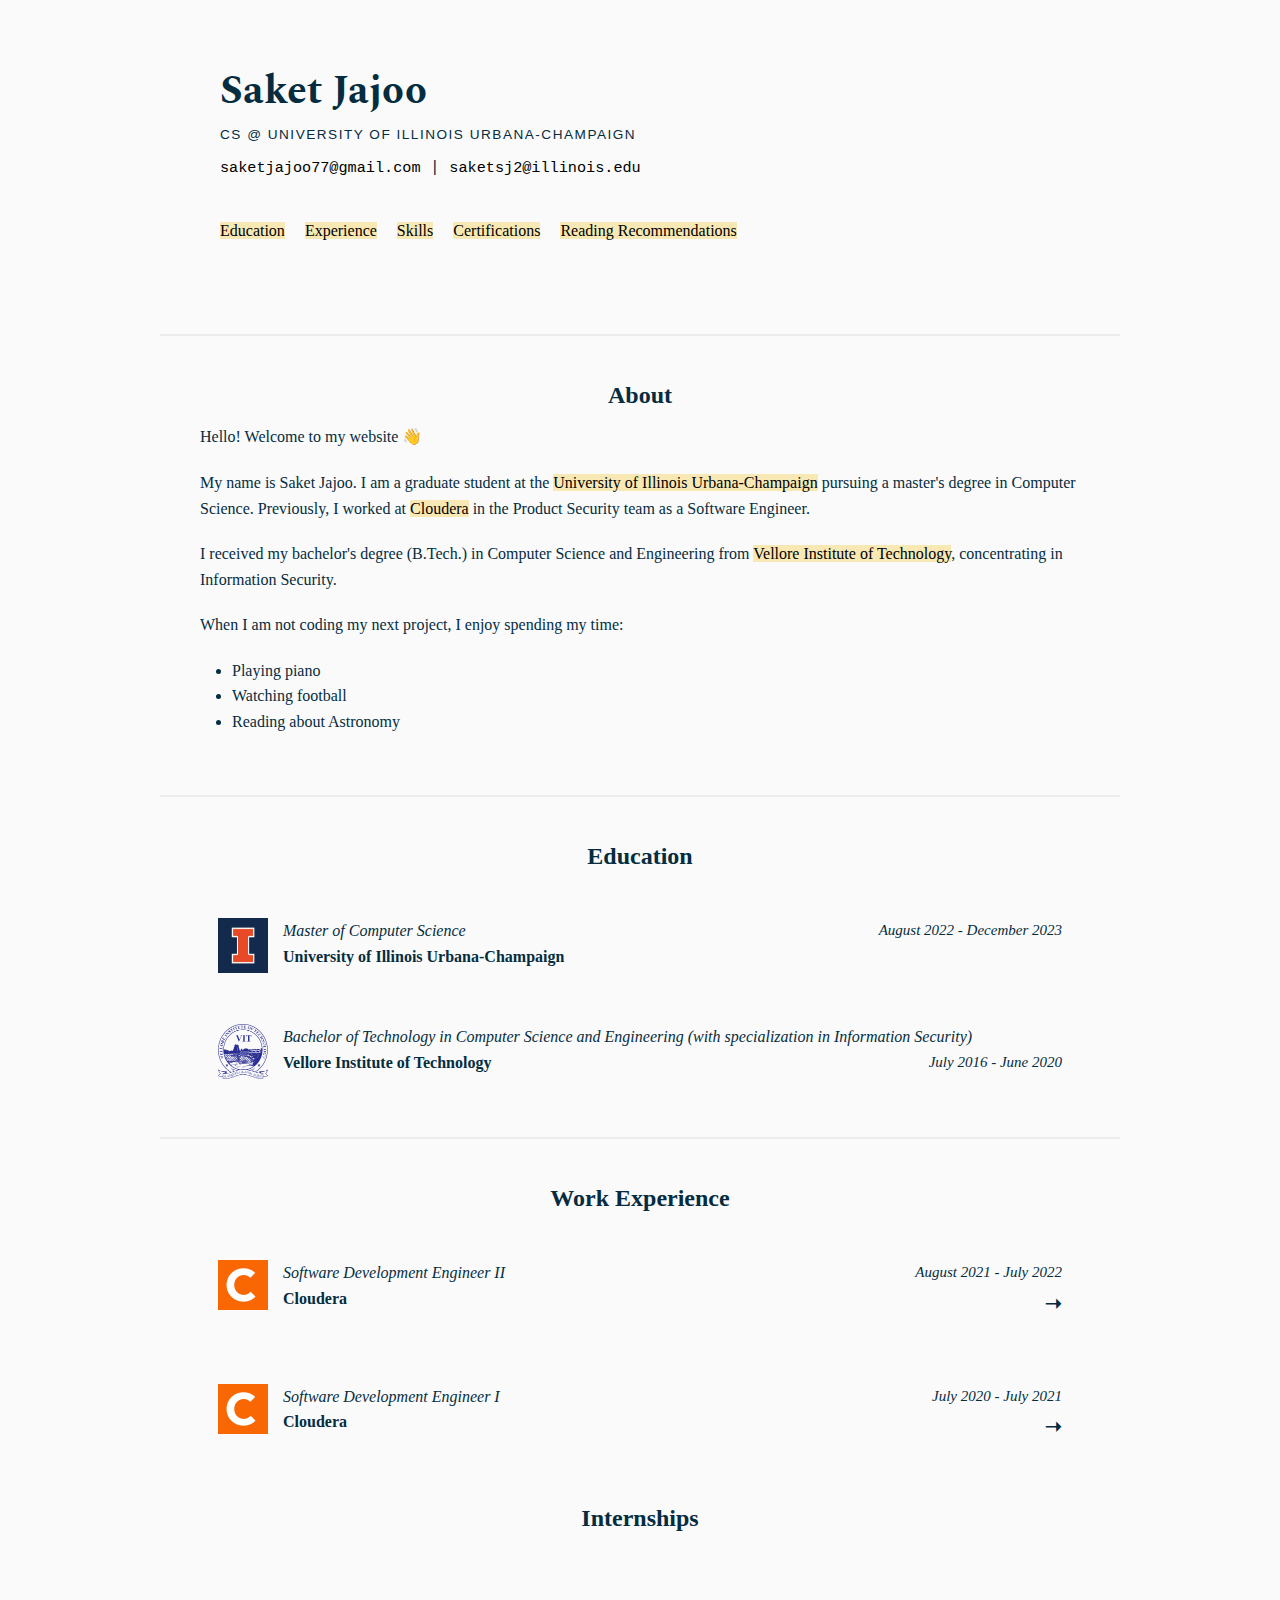
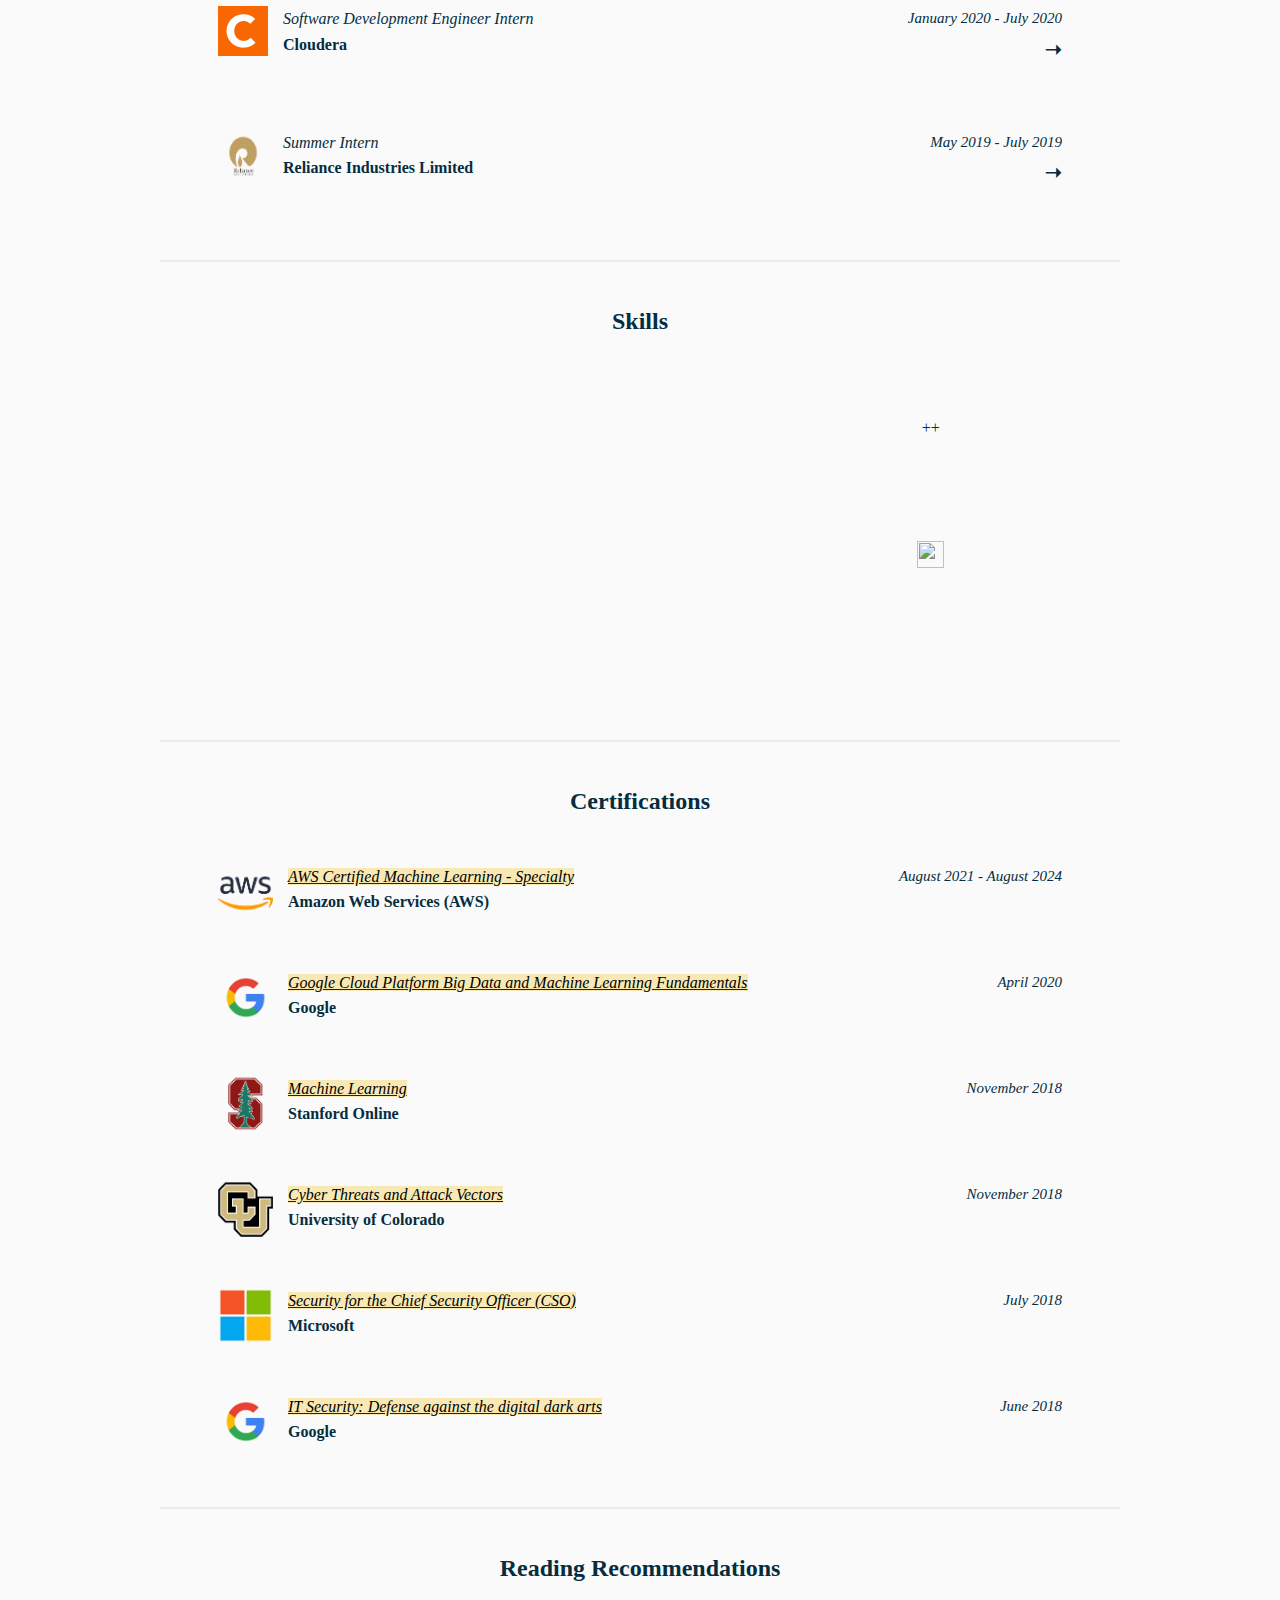
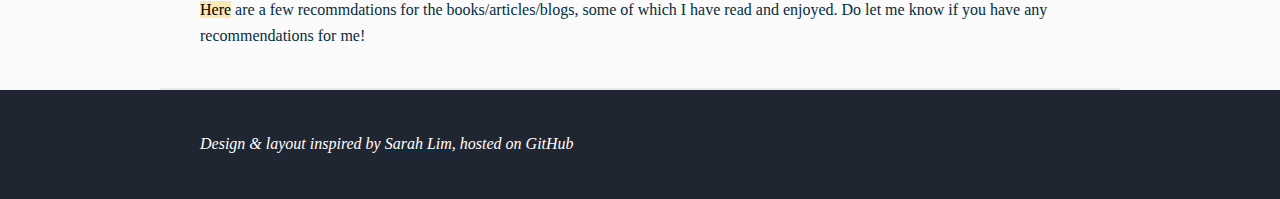
==== index.html @ 7fb4ae9c "Disabling old Google Analytics (UA)" ====
<!DOCTYPE html>
<html lang="en">

<head>
    <meta charset="UTF-8">
    <meta http-equiv="X-UA-Compatible" content="IE=edge">
    <meta name="viewport" content="width=device-width, initial-scale=1.0">

    <meta name="author" content="Saket Jajoo" />
    <meta name="keywords" content="Saket Jajoo, Resume, Backend Developer, CV, Algorithms, MySQL, OOP, Computer Vision, Machine Learning, Cyber Security, Information Security, DevOps" />
    <meta name="robots" content="index" />
	  <meta name="revisit-after" content="14 days" />

    <title>Saket Jajoo</title>
    
    <link rel="stylesheet" href="static/css/index.css">

    <script src="https://kit.fontawesome.com/90ba02e172.js" crossorigin="anonymous"></script>

    <!-- Google tag (gtag.js) -->
    <script async src="https://www.googletagmanager.com/gtag/js?id=G-3G1E3WF0BL"></script>
    <script>
        window.dataLayer = window.dataLayer || [];
        function gtag(){dataLayer.push(arguments);}
        gtag('js', new Date());
        gtag('config', 'G-3G1E3WF0BL');
    </script>

</head>

<body>

    <header class="header container">
        <div class="header__intro">
          <h1 class="header__title">Saket Jajoo</h1>
          <p class="header__affiliation">CS @ University of Illinois Urbana-Champaign</p>
          <p class="header__contact">
            <a href="mailto:saketjajoo77@gmail.com">saketjajoo77@gmail.com</a>  |   <a href="mailto:saketsj2@illinois.edu">saketsj2@illinois.edu</a></p>
          <ul class="header__links list-unstyled list-inline">
            <li>
              <a href="https://www.linkedin.com/in/saketjajoo" class="no-highlight"
                ><i aria-hidden="true" title="LinkedIn" class="fa fa-linkedin fa-lg"></i
              ></a>
            </li>
            <li>
              <a href="https://github.com/saketjajoo" class="no-highlight"
                ><i aria-hidden="true" title="GitHub" class="fa fa-github fa-lg"></i
              ></a>
            </li>
            <li>
              <a href="https://twitter.com/saket_jajoo" class="no-highlight"
                ><i aria-hidden="true" title="Twitter" class="fa fa-twitter fa-lg"></i
              ></a>
            </li>
          </ul>
          <nav>
            <ul class="header__nav list-unstyled list-inline">
              <li><a data-scroll="data-scroll" href="#education">Education</a></li>
              <li><a data-scroll="data-scroll" href="#experience">Experience</a></li>
              <li><a data-scroll="data-scroll" href="#skills">Skills</a></li>
              <li><a data-scroll="data-scroll" href="#certifications">Certifications</a></li>
              <li><a data-scroll="data-scroll" href="#recommendations">Reading Recommendations</a></li>
            </ul>
          </nav>
        </div>
      </header>

      <main>

        <section class="about">
            <div class="container">
              <h2 class="section-title">About</h2>
              <p>
                Hello! Welcome to my website 👋
              </p>
              <p>
                My name is Saket Jajoo. I am a graduate student at the <a href="https://illinois.edu/">University of
                Illinois Urbana-Champaign</a> pursuing a master's degree in Computer Science. Previously, I worked at <a href="https://cloudera.com/">Cloudera</a> in the Product Security team as a Software Engineer.
              </p>
              <p>
                I received my bachelor's degree (B.Tech.) in Computer Science and Engineering from
                <a href="https://vit.ac.in/">Vellore Institute of Technology</a>, concentrating in 
                Information Security.
              </p>
              <p>When I am not coding my next project, I enjoy spending my time:</p>
              <ul>
                <li>
                  <p> Playing piano <i class="fa fa-music"></i> </p>
                </li>
                <li>
                  <p> Watching football <i class="fa fa-futbol-o"></i> </p>
                </li>
                <li>
                  <p> Reading about Astronomy <i class="fa fa-space-shuttle"></i> </p>
                </li>
              </ul>
            </div>
          </section>

          <section id="education" class="education">
            <div class="container">
              <h2 class="section-title">Education</h2>
              
              <button class="collapsible" style="cursor: default !important;">
                <div>
                    <img src="static/imgs/uiuc.jpg" height="55" width="50" align="left" style="margin-right: 15px;" />
                    <span class="emphasized">Master of Computer Science</span>
                    <span class="dates"> August 2022 - December 2023 </span>
                    <br>
                    <strong>University of Illinois Urbana-Champaign</strong>
               </div>
            </button>

                <button class="collapsible" style="cursor: default !important;">
                    <div>
                        <img src="static/imgs/vit.png" height="55" width="50" align="left" style="margin-right: 15px;" />
                        <span class="emphasized">Bachelor of Technology in Computer Science and Engineering (with specialization in Information Security)</span>
                        <span class="dates"> July 2016 - June 2020 </span>
                        <br>
                        <strong>Vellore Institute of Technology</strong>
                   </div>
                </button>

            </div>
          </section>

          <section id="experience" class="experience">
            <div class="container">
              <h2 class="section-title">Work Experience</h2>

              <button class="collapsible">
                <div>
                    <img src="static/imgs/cloudera.png" height="50" width="50" align="left" style="margin-right: 15px;" />
                    <span class="emphasized">Software Development Engineer II</span>
                    <span class="dates"> August 2021 - July 2022 </span>
                    <br>
                    <strong>Cloudera</strong>
               </div>
                <span class="arrow" style="background: transparent; float: right; font-weight: bold; font-size: 20px; margin-top:-25px; transition: 0.2s ease-in;">&#10141;</span>
              </button>
                <div class="content">
                    <p>Developed and maintained a platform-security API that fetched the scan results from various security tools which simplified querying for the results for all engineering teams for their relevant products and services thus resulting in faster resolution of security vulnerabilities. Built a dashboard leveraging the API to visualize the security posture of all the products across the entire Engineering org.<br>
                    <u>Tech Stack</u>: Python (Flask), Docker, Helm, Kubernetes (RedHat Openshift), HTML, CSS, JavaScript.</p>
                    
                    <p>Drove the vulnerability triage and remediation with reactive and proactive approaches, including selection of tooling, inspection of scan outputs, and conversion of scan reports into actionable items for the engineering teams. Lead the Vulnerability Management Automation (leveraging Python, Shell Scripting, Docker, Kubernetes, Helm, and AWS [IAM, S3, Route53, SecretsManager, ECR, EKS]) and false positives elimination efforts.</p>
                    
                    <p>Collaborated with the engineering teams to provide in-depth knowledge and analysis of vulnerabilities and the impacts on their products and services.</p>
                    
                    <p>Worked on writing code to engineer a SecOps stack in AWS GovCloud (required for FedRAMP).</p>
                    
                    <p>Other responsibilities include peer code reviewing, coordinating external penetration testing, handling customer requests and escalations, working on-call to monitor the SIEM and SOAR tools for any suspicious alerts, and mentoring an intern to help her complete the 6-month internship project.</p>
                </div>
              
              <button class="collapsible">
                <div>
                    <img src="static/imgs/cloudera.png" height="50" width="50" align="left" style="margin-right: 15px;" />
                    <span class="emphasized">Software Development Engineer I</span>
                    <span class="dates"> July 2020 - July 2021 </span>
                    <br>
                    <strong>Cloudera</strong>
               </div>
               <span class="arrow" style="background: transparent; float: right; font-weight: bold; font-size: 20px; margin-top:-25px; transition: 0.2s ease-in;">&#10141;</span>
              </button>
                <div class="content">
                <p>Automated the security scanning process for various security tools (Nessus, Fortify, OWASP Dependency-Check, TLS Check) to enforce DevSecOps and implicitly the ‘Shift-Left’ strategy. Engineered nightly jobs to store the scan results in HDFS to be easily queriable via SQL (using Apache Hue).</p>

                <p>Integrated the generation of Software Bill of Materials (SBOM) and Dependency Tree to the CI/CD build process that helped inventorize, monitor, and track all the third party libraries/dependencies used in a product and further correlate that with the security scan results to accurately pinpoint the vulnerable library and its exact source.</p>
                </div>


              <br>
                <h2 class="section-title">Internships</h2>
              <br>
              
              <button class="collapsible">
                <div>
                    <img src="static/imgs/cloudera.png" height="50" width="50" align="left" style="margin-right: 15px;" />
                    <span class="emphasized">Software Development Engineer Intern</span>
                    <span class="dates"> January 2020 - July 2020 </span>
                    <br>
                    <strong>Cloudera</strong>
               </div>
               <span class="arrow" style="background: transparent; float: right; font-weight: bold; font-size: 20px; margin-top:-25px; transition: 0.2s ease-in;">&#10141;</span>
              </button>
                <div class="content">
                <p>Worked in the Platform Security team to build a comprehensive dashboard that portrayed the security status of various products owned by a few engineering teams and also help those teams query the relevant results using specific filters thus reducing the turnaround time to fix the security issues. The dashboard had capabilities to portray the scan results by Releases, Projects, Components, and CVEs, also with a provision to look for threat counts based on product release versions and minor versions along with showcasing the Time-Series analysis of issues.</p>
                </div>
              
              <button class="collapsible">
                <div>
                    <img src="static/imgs/ril.png" height="50" width="50" align="left" style="margin-right: 15px;" />
                    <span class="emphasized">Summer Intern</span>
                    <span class="dates"> May 2019 - July 2019 </span>
                    <br>
                    <strong>Reliance Industries Limited</strong>
               </div>
               <span class="arrow" style="background: transparent; float: right; font-weight: bold; font-size: 20px; margin-top:-25px; transition: 0.2s ease-in;">&#10141;</span>
              </button>
                <div class="content">
                <p>Worked in the central platform data analytics team to develop a query builder using Python (NLP) / Django / MySQL which boosted the efficiency of the Hive query generation process (in the ETL schedule) by 60% which helped conserve a significant amount of time. Successfully tested the generated query using the Spark architecture.</p>
                <p>Created a visualization framework for process mining and its deviation using d3 js.</p>
                </div>

            </div>
          </section>

          <section id="skills" class="skills">
            <div class="container">
              <h2 class="section-title">Skills</h2>
              <table id="skills_table"></table>
            </div>
          </section>

          <section id="certifications" class="certifications">
            <div class="container">
              <h2 class="section-title">Certifications</h2>
              
              <button class="collapsible" style="cursor: default !important;">
                <div>
                    <img src="static/imgs/aws.png" height="55" width="55" align="left" style="margin-right: 15px;" />
                    <span class="emphasized"><u><a href="https://www.credly.com/badges/34440fef-7968-4b02-9973-978e31ce3bb0/public_url">AWS Certified Machine Learning - Specialty</a></u></span>
                    <span class="dates"> August 2021 - August 2024 </span>
                    <br>
                    <strong>Amazon Web Services (AWS)</strong>
               </div>
              </button>

            <button class="collapsible" style="cursor: default !important;">
              <div>
                  <img src="static/imgs/google.png" height="55" width="55" align="left" style="margin-right: 15px;" />
                  <span class="emphasized"><u><a href="https://www.coursera.org/account/accomplishments/verify/6H6DZLZKAUDM">Google Cloud Platform Big Data and Machine Learning Fundamentals</a></u></span>
                  <span class="dates"> April 2020 </span>
                  <br>
                  <strong>Google</strong>
             </div>
            </button>

            <button class="collapsible" style="cursor: default !important;">
              <div>
                  <img src="static/imgs/stanford.png" height="55" width="55" align="left" style="margin-right: 15px;" />
                  <span class="emphasized"><u><a href="https://www.coursera.org/account/accomplishments/verify/AQCRJS76Z7BU">Machine Learning</a></u></span>
                  <span class="dates"> November 2018 </span>
                  <br>
                  <strong>Stanford Online</strong>
             </div>
            </button>

            <button class="collapsible" style="cursor: default !important;">
              <div>
                  <img src="static/imgs/uni_of_colorado.png" height="55" width="55" align="left" style="margin-right: 15px;" />
                  <span class="emphasized"><u><a href="https://www.coursera.org/account/accomplishments/verify/V4NCZXZLVGGB">Cyber Threats and Attack Vectors</a></u></span>
                  <span class="dates"> November 2018 </span>
                  <br>
                  <strong>University of Colorado</strong>
             </div>
            </button>

            <button class="collapsible" style="cursor: default !important;">
              <div>
                  <img src="static/imgs/microsoft.png" height="55" width="55" align="left" style="margin-right: 15px;" />
                  <span class="emphasized"><u><a href="https://drive.google.com/file/d/1g4RVf7doLONSCQ1ZSBxgvnQIjsk9bW4D/view?usp=sharing">Security for the Chief Security Officer (CSO)</a></u></span>
                  <span class="dates"> July 2018 </span>
                  <br>
                  <strong>Microsoft</strong>
             </div>
            </button>

            <button class="collapsible" style="cursor: default !important;">
              <div>
                  <img src="static/imgs/google.png" height="55" width="55" align="left" style="margin-right: 15px;" />
                  <span class="emphasized"><u><a href="https://www.coursera.org/account/accomplishments/verify/CE3C45YT5UFV">IT Security: Defense against the digital dark arts</a></u></span>
                  <span class="dates"> June 2018 </span>
                  <br>
                  <strong>Google</strong>
             </div>
            </button>

            </div>
          </section>

          <section id="recommendations" class="recommendations">
            <div class="container">
              <h2 class="section-title">Reading Recommendations</h2>
              <a href="https://saketjajoo77.notion.site/Reading-List-a7361a30a0eb4faea04fd0f47ce14209">Here</a> are a few recommdations for the books/articles/blogs, some of which I have read and enjoyed. Do let me know if you have any recommendations for me!
            </div>
          </section>

      </main>

</body>

<footer class="footer dark">
  <div class="container">
    <section class="blurb">
      <p>Design & layout inspired by <u><a href="https://slim.computer/">Sarah Lim</a></u>, hosted on GitHub</p>
    </section>
    <ul class="footer__links list-unstyled list-inline">
      <li>
        <a href="mailto:saketjajoo77@gmail.com" class="no-highlight"
          ><i aria-hidden="true" title="Email" class="fa fa-envelope fa-lg"></i
        ></a>
      </li>
      <li>
        <a href="https://www.linkedin.com/in/saketjajoo" class="no-highlight"
          ><i aria-hidden="true" title="LinkedIn" class="fa fa-linkedin fa-lg"></i
        ></a>
      </li>
      <li>
        <a href="https://github.com/saketjajoo" class="no-highlight"
          ><i aria-hidden="true" title="GitHub" class="fa fa-github-alt fa-lg"></i
        ></a>
      </li>
      <li>
        <a href="https://twitter.com/saket_jajoo" class="no-highlight"
          ><i aria-hidden="true" title="Twitter" class="fa fa-twitter fa-lg"></i
        ></a>
      </li>
    </ul>
  </div>
</footer>

<script>
    var coll = document.getElementsByClassName("collapsible");
    var i;

    for (i = 0; i < coll.length; i++) {
    coll[i].addEventListener("click", function() {
        this.classList.toggle("active");
        var arrow = this.children[1];
        if (this.classList.contains("active")) 
        {
            arrow.style.rotate = "90deg";
        } 
        else 
        {
          arrow.style.rotate = "0deg";
        } 

        var content = this.nextElementSibling;
        if (content.style.maxHeight)
        {
            content.style.maxHeight = null;
        } 
        else 
        {
            content.style.maxHeight = content.scrollHeight + "px";
        } 
    });
    }


    document.getElementById('skills_table').innerHTML = '';

    var skills = [
      ['Python', 'fa-brands fa-python'],
      ['Java', 'fa-brands fa-java'],
      ['C', 'fa-brands fa-c'],
      ['C++', 'fa-brands fa-c', '++', 'append_as_text'], // since CPP does not have a fa icon, add ++ after C
      ['Shell Scripting', 'fa-solid fa-terminal'],
      ['Git', 'fa-brands fa-git-alt'],
      ['MySQL', 'fa-solid fa-database'],
      ['Docker', 'fa-brands fa-docker'],
      ['Kubernetes', 'fa-solid fa-dharmachakra'],
      ['AWS', 'fa-brands fa-aws'],
      ['Jenkins', 'fa-brands fa-jenkins'],
      ['Terraform', 'fa-brands fa-terraform', 'https://cdn.icon-icons.com/icons2/2148/PNG/512/terraform_icon_131940.png', 'img_url'], // since terraform does not have a fa icon, add its image.
      ['HTML', 'fa-brands fa-html5'],
      ['Javascript', 'fa-brands fa-square-js'],
      ['CSS', 'fa-brands fa-css3-alt'],
      ['Bootstrap', 'fa-brands fa-bootstrap']
    ];

    var total_skills = skills.length;
    
    table_size = parseInt(Math.sqrt(total_skills));
    if (window.innerWidth < 600) {
      table_size = 3;
    }
    if (window.innerWidth < 400) {
      table_size = 2;
    }

    var tr = null;
    var prev_row = -1;

    for (var i = 0; i < skills.length; i++)
    {
      var row = parseInt(i / table_size);
      var col = i % table_size;

      if (row != prev_row)
      {
          tr = document.createElement('tr');
          document.getElementById('skills_table').appendChild(tr);
          prev_row = row;
      }
      var td = document.createElement('td');
          var _i = document.createElement('i');
          _i.className = skills[i][1] + ' fa-2xl'; // fa-2xl is the size of the icon
          if (skills[i].length >= 3)
          {
            if (skills[i][3] == 'append_as_text')
            {
              _i.innerHTML = skills[i][2];
            }
            else if (skills[i][3] == 'img_url')
            {
              _i.innerHTML = '<img src="' + skills[i][2] + '" height="27" width="27" />';
            }
          }
        td.appendChild(_i);
        tr.appendChild(td);
        
    }

    // if (window.innerWidth < 500)
    // {
    //   table_size = 2;
    // }

    
    // for (var i = 0; i < table_size; i++)
    // {
    //     var tr = document.createElement('tr');
    //     for (var j = 0; j < table_size; j++)
    //     {
    //       var td = document.createElement('td');
    //         var _i = document.createElement('i');
    //         _i.className = skills[i*table_size + j][1] + ' fa-2xl'; // fa-2xl is the size of the icon
    //         if (skills[i*table_size + j].length >= 3)
    //         {
    //           if (skills[i*table_size + j][3] == 'append_as_text')
    //           {
    //             _i.innerHTML = skills[i*table_size + j][2];
    //           }
    //           else if (skills[i*table_size + j][3] == 'img_url')
    //           {
    //             _i.innerHTML = '<img src="' + skills[i*table_size + j][2] + '" height="27" width="27" />';
    //           }
    //         }
    //       td.appendChild(_i);
    //       tr.appendChild(td);
    //     }
    //     document.getElementById('skills_table').appendChild(tr);
    // }
</script>

</html>
---- static/css/index.css ----
@import url('https://fonts.googleapis.com/css2?family=Spectral:wght@500&display=swap');

html {
	scroll-behavior: smooth;
}

* {
    margin: 0;
    padding: 0;
    border: 0;
    font-size: 100%;
    font: inherit;
    vertical-align: baseline;
    box-sizing: border-box;
    background-color: #fafafa;
    line-height: 1;

    color: #052d3f;
    /* overflow-x: hidden; */

    font-family: "Leitura News", "Palatino", "Georgia", "Times New Roman", serif;
    font-size: 16px;
    line-height: 1.6;
    quotes: "“" "”" "‘" "’";
}

ol, ul {
  list-style: none;
}

blockquote, q {
  quotes: none;
}

blockquote:before, blockquote:after, q:before, q:after {
  content: "";
  content: none;
}

table {
  border-collapse: collapse;
  border-spacing: 0;
}

.font-secondary, .header__affiliation, .resume__item-links, .resume__location, .about h3 {
  font-family: "Larsseit", -apple-system, BlinkMacSystemFont, "Futura", sans-serif;
  text-transform: uppercase;
  font-size: 85%;
}

em {
    font-style: italic;
}
strong {
    font-weight: bold;
}
h1 {
    font-weight: bold;
}

a {
    text-decoration: none;
    color: #000;
    background: rgba(245, 215, 110, 0.5);
    transition: all linear 0.2s;
}
a:hover {
    background: #f5d76e;
    text-decoration: none;
}
a.no-highlight {
    background-color: transparent;
}
a.no-highlight:hover {
    color: #0c6f9d;
}

.container {
    max-width: 960px;
    margin: 0 auto;
    padding: 20px;
}
@media (min-width: 500px) {
.container {
    padding: 40px;
}
}
@media (max-width: 500px) {
    .container {
        padding: 40px;
        max-width: 90%;
    }
    }
.list-unstyled {
    list-style-type: none;
}
.list-inline {
    display: flex;
}
.list-inline li:not(:last-of-type) {
    padding-right: 20px;
}
ul.list-default, .about ul {
    list-style: initial;
    margin-left: 2em;
    margin-bottom: 20px;
}
ul.list-default p, .about ul p {
    margin-bottom: 5px;
}
ul.list-default ul.list-default, ul.list-default .about ul, .about ul ul {
    margin-bottom: 10px;
}
section p {
    margin-bottom: 20px;
}
section p:last-child {
    margin-bottom: 0;
}

.section-title {
    font-size: 1.5rem;
    margin: 0 auto;
    font-weight: bold;
    margin-bottom: 10px;
    position: relative;
    display: table;
    padding: 0 10px;
    z-index: 2;
}
.section-title::after {
    content: "";
    /* background-color: #f5c0a2; */
    height: 5px;
    position: absolute;
    top: 50%;
    transform: translateY(-50%);
    left: 0;
    width: 100%;
    z-index: -1;
}
.about h3 {
    letter-spacing: 1px;
    margin-top: 1.5rem;
    margin-bottom: 0.5rem;
}

.header {
    display: flex;
    flex-direction: column;
    text-align: center;
    align-items: center;
    padding-bottom: 80px;
}
@media (min-width: 500px) {
    .header {
        padding: 60px;
        flex-direction: row;
        justify-content: space-between;
        text-align: left;
        align-items: flex-start;
    }
}
@media (min-width: 750px) {
    .header {
        padding-top: 60px;
    }
}
.header__intro {
    margin-bottom: 10px;
}
.header__title {
    margin: 0 auto;
    font-size: 1.8rem;
    margin-bottom: 10px;
    position: relative;
    display: table;
    /* font-family: 'Lora', serif; */
    font-family: 'Spectral', serif;
}
.header__title::after {
    content: "";
    /* background-color: #f5c0a2; */
    height: 10px;
    position: absolute;
    top: 50%;
    transform: translateY(-50%);
    left: 0;
    width: 100%;
    z-index: -1;
}
@media (min-width: 500px) {
    .header__title {
        font-size: 2.5rem;
        margin: 0;
    }
}
.header__affiliation {
    margin-bottom: 0;
    letter-spacing: 1.5px;
}
.header__contact {
    font-family: "Inconsolata", "Consolas", monospace;
    margin: 10px 0;
}
.header__contact a {
    background: none;
    font-family: "Inconsolata", "Consolas", monospace;
    margin: 10px 0;
    font-size: 95%;
}
.header__links {
    justify-content: center;
    margin: 17px 0 10px 0;
}
@media (min-width: 500px) {
    .header__links {
      justify-content: flex-start;
    }
}
.header__nav {
    display: flex;
    flex-wrap: wrap;
    margin: 20px 0;
    justify-content: center;
}
.header__nav > a {
    margin-right: 20px;
}
@media (min-width: 500px) {
    .header__nav {
      justify-content: flex-start;
    }
}

.header, .container {
    border-bottom: 2px solid #ececec;
    z-index: 10;
}

.collapsible {
    cursor: pointer;
    padding: 18px;
    width: 100%;
    border: none;
    text-align: left;
    outline: none;
    font-size: 15px;
    margin-top: 15px;
}

.collapsible:hover .arrow {
    transform: translateX(+50%);
    /* transition: 0.4s ease-in; */
} 
.emphasized
{
    font-style: italic;
}
.dates
{
    background: transparent;
    float: right;
    font-style: italic;
    font-size: 15px;
}
.content {
    padding: 0 10px;
    max-height: 0;
    overflow: hidden;
    transition: max-height 0.2s ease-out;
    margin: 7px 0;
    text-align: justify;
}

.content > p::before
{
    content: "\290D";
    margin-right: 10px;
}

table
{
    width: 100%;
    margin-top: 50px;
    margin-bottom: 50px;
}

table td
{
    padding: 25px;
    text-align: center;
}

.footer 
{
    text-align: center;
    font-size: 0.9rem;
}
.footer > .container 
{
    font-style: italic;
    background-color: #202631;
    border-bottom: none;
}
.footer .blurb 
{
    display: flex;
    flex-direction: column;
    margin-bottom: 10px;
    background-color: #202631;
}
.footer .blurb > p 
{
    margin-bottom: 0;
    line-height: 1.8;
    background-color: #202631;
    color: #fff;
}
.footer__links 
{
    justify-content: center;
    align-items: center;
    background-color: #202631;
}
.footer__links li, .footer__links > li > a > i
{
    background-color: #202631;
    color: #fff;
}
.footer .fa
{
    margin-right: 0.5em;
}
.footer .fa:hover 
{
    color: #ccc;
    background-color: #202631;
}
@media (min-width: 500px) 
{
    .footer 
    {
        text-align: left;
    }
    .footer > .container 
    {
        display: flex;
        justify-content: space-between;
    }
    .footer .blurb 
    {
        align-items: flex-start;
        margin-bottom: 0;
        margin-right: 20px;
    }
}
.dark 
{
    background-color: #202631;
    color: #fff;
}
.dark a 
{
    color: #fff;
    background-color: #202631;
}
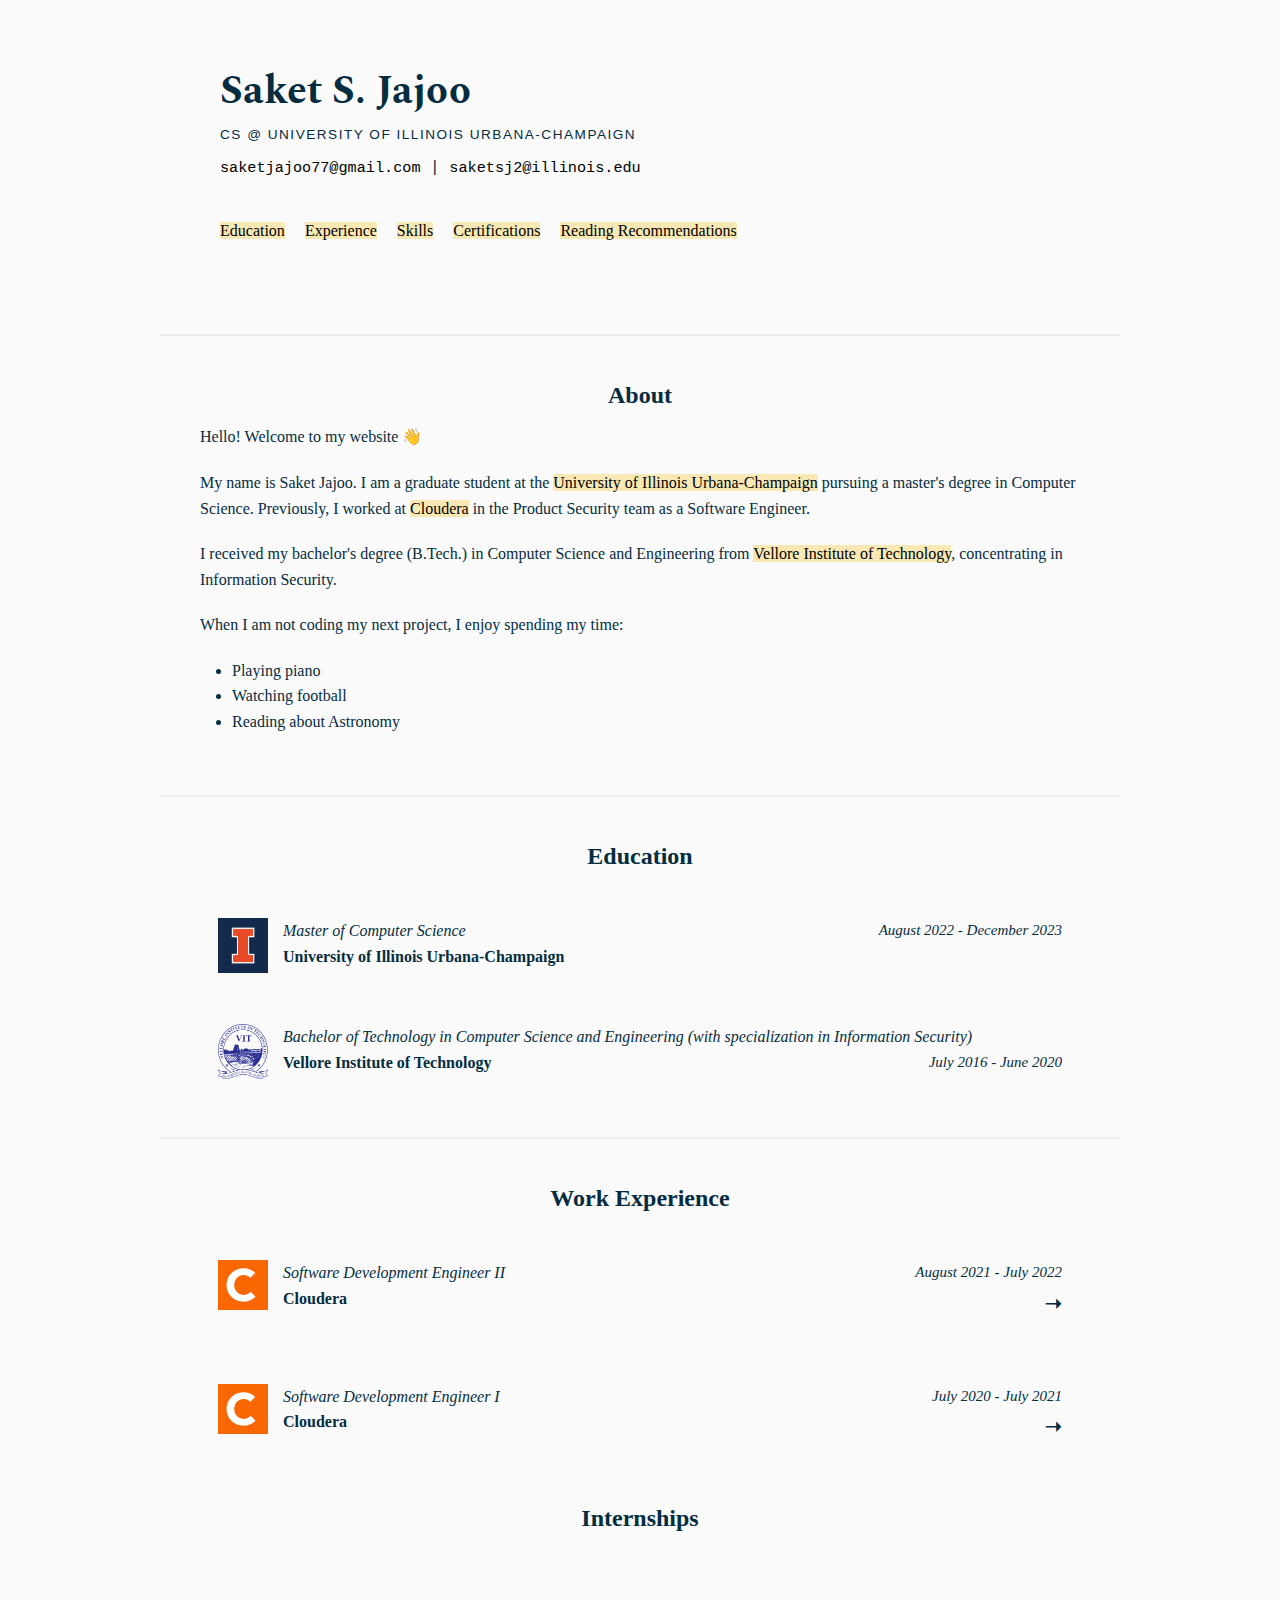
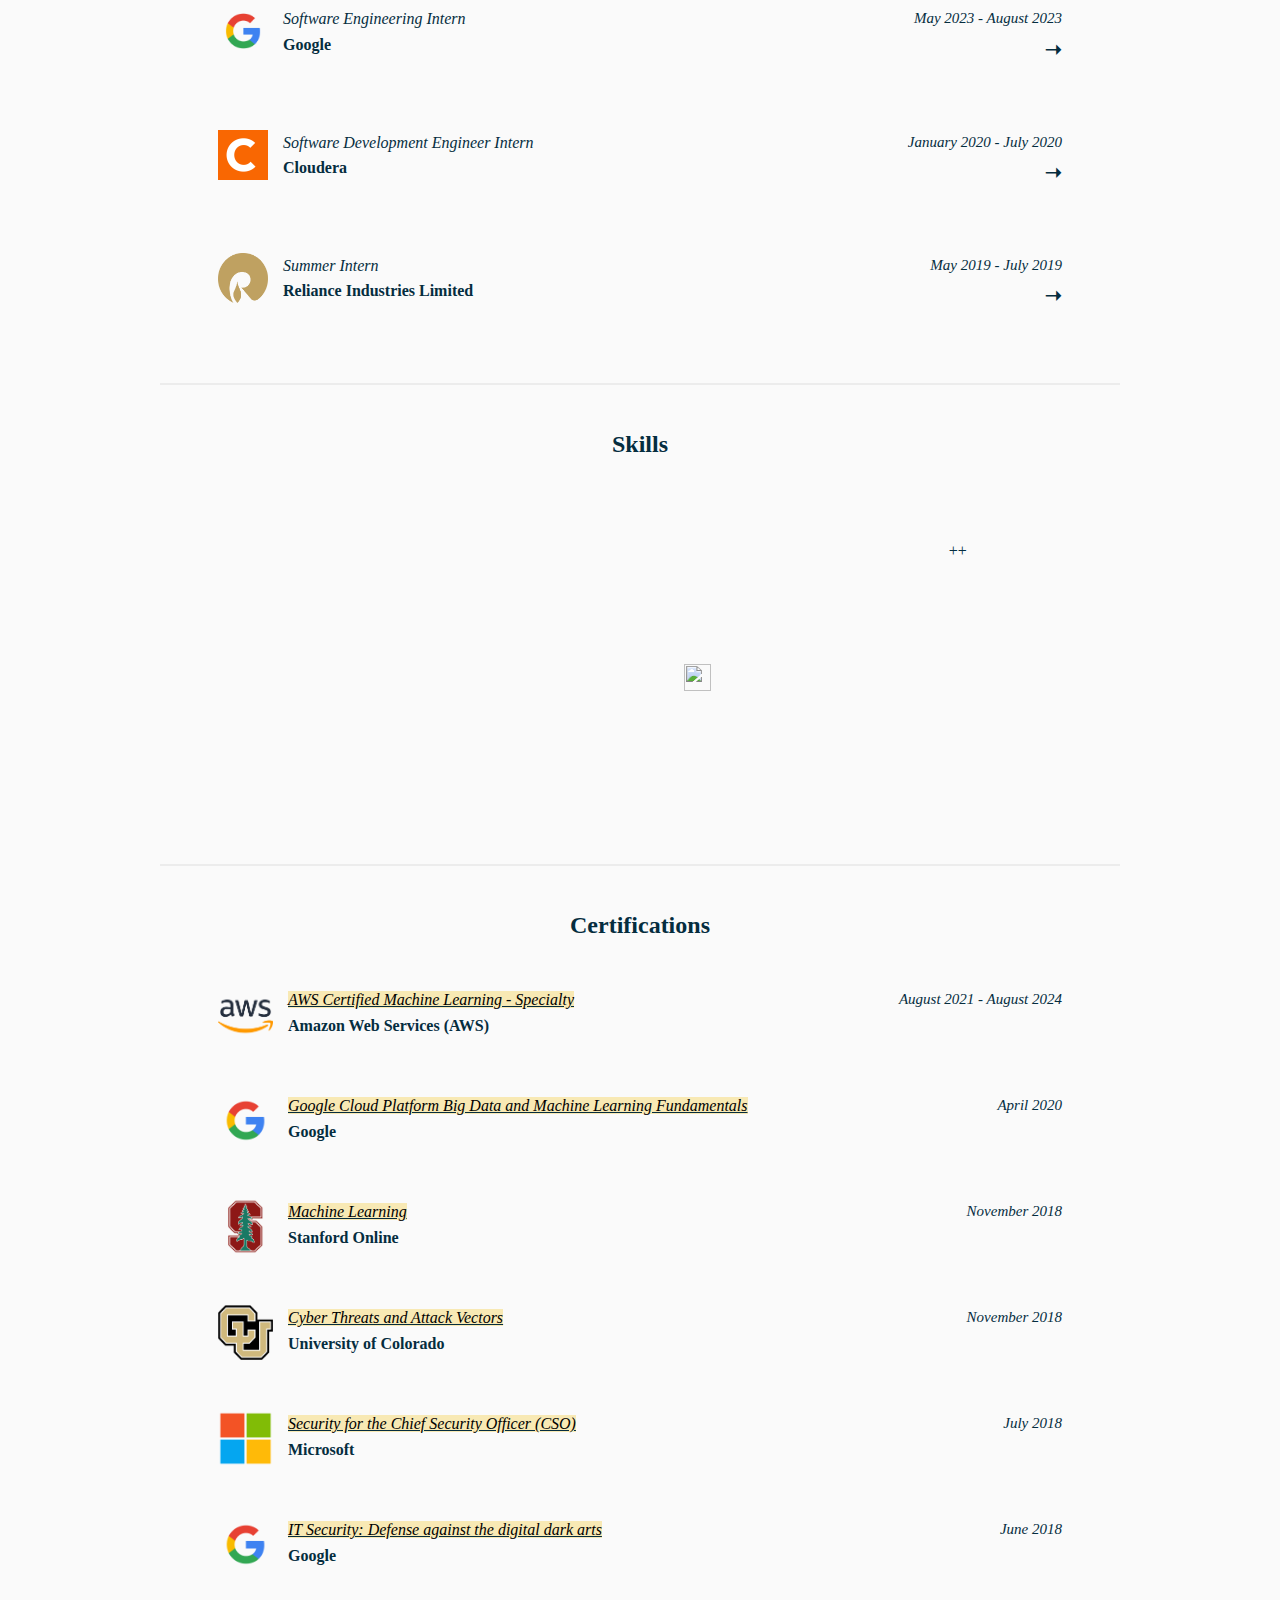
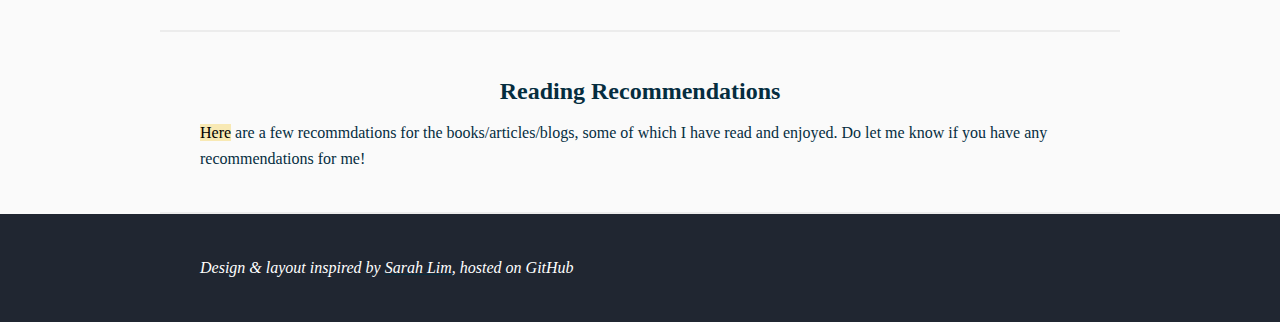
==== commit 7c32fc32: "* Fixing the wordings of previous work experience. * Adding the summer internship experience at Goog" ====
--- a/index.html
+++ b/index.html
@@ -11,7 +11,7 @@
     <meta name="robots" content="index" />
 	  <meta name="revisit-after" content="14 days" />
 
-    <title>Saket Jajoo</title>
+    <title>Saket S. Jajoo</title>
     
     <link rel="stylesheet" href="static/css/index.css">
 
@@ -32,7 +32,7 @@
 
     <header class="header container">
         <div class="header__intro">
-          <h1 class="header__title">Saket Jajoo</h1>
+          <h1 class="header__title">Saket S. Jajoo</h1>
           <p class="header__affiliation">CS @ University of Illinois Urbana-Champaign</p>
           <p class="header__contact">
             <a href="mailto:saketjajoo77@gmail.com">saketjajoo77@gmail.com</a>  |   <a href="mailto:saketsj2@illinois.edu">saketsj2@illinois.edu</a></p>
@@ -47,11 +47,11 @@
                 ><i aria-hidden="true" title="GitHub" class="fa fa-github fa-lg"></i
               ></a>
             </li>
-            <li>
+            <!-- <li>
               <a href="https://twitter.com/saket_jajoo" class="no-highlight"
                 ><i aria-hidden="true" title="Twitter" class="fa fa-twitter fa-lg"></i
               ></a>
-            </li>
+            </li> -->
           </ul>
           <nav>
             <ul class="header__nav list-unstyled list-inline">
@@ -139,16 +139,20 @@
                 <span class="arrow" style="background: transparent; float: right; font-weight: bold; font-size: 20px; margin-top:-25px; transition: 0.2s ease-in;">&#10141;</span>
               </button>
                 <div class="content">
-                    <p>Developed and maintained a platform-security API that fetched the scan results from various security tools which simplified querying for the results for all engineering teams for their relevant products and services thus resulting in faster resolution of security vulnerabilities. Built a dashboard leveraging the API to visualize the security posture of all the products across the entire Engineering org.<br>
+                    <p>Developed and maintained a containerized "platform-security" API to streamline scan result retrieval from various security tools that helped expedite vulnerability resolution for engineering teams. Built a dashboard leveraging the API to visualize the security posture of all the products across the entire Engineering org.<br>
                     <u>Tech Stack</u>: Python (Flask), Docker, Helm, Kubernetes (RedHat Openshift), HTML, CSS, JavaScript.</p>
                     
-                    <p>Drove the vulnerability triage and remediation with reactive and proactive approaches, including selection of tooling, inspection of scan outputs, and conversion of scan reports into actionable items for the engineering teams. Lead the Vulnerability Management Automation (leveraging Python, Shell Scripting, Docker, Kubernetes, Helm, and AWS [IAM, S3, Route53, SecretsManager, ECR, EKS]) and false positives elimination efforts.</p>
+                    <p>Led vulnerability triage and remediation efforts by employing proactive and reactive strategies, selecting optimal tooling, and writing scripts to convert scan reports into managed actionable items using Python, Shell Scripting, AWS services (IAM, S3, Route53, SecretsManager, ECR, EKS), Docker, Kubernetes, and Helm.</p>
                     
-                    <p>Collaborated with the engineering teams to provide in-depth knowledge and analysis of vulnerabilities and the impacts on their products and services.</p>
+                    <p>Collaborated with the product engineering teams to provide in-depth knowledge and analysis of vulnerabilities and their impacts on their products and services.</p>
+
+                    <p>Coordinated and administered the external penetration testing for various Cloudera products.</p>
                     
                     <p>Worked on writing code to engineer a SecOps stack in AWS GovCloud (required for FedRAMP).</p>
                     
-                    <p>Other responsibilities include peer code reviewing, coordinating external penetration testing, handling customer requests and escalations, working on-call to monitor the SIEM and SOAR tools for any suspicious alerts, and mentoring an intern to help her complete the 6-month internship project.</p>
+                    <p>Other responsibilities include peer code reviewing, handling customer requests and escalations, working on-call to monitor the SIEM and SOAR tools for any suspicious alerts, and mentoring an intern to help her complete the 6-month internship project.</p>
+
+                    <p><a href="https://github.com/cloudera/logredactor/commits?author=saketjajoo">Contributed</a> to Cloudera's OSS <a href="https://github.com/cloudera/logredactor">logredactor repo</a>.</p>
                 </div>
               
               <button class="collapsible">
@@ -162,9 +166,9 @@
                <span class="arrow" style="background: transparent; float: right; font-weight: bold; font-size: 20px; margin-top:-25px; transition: 0.2s ease-in;">&#10141;</span>
               </button>
                 <div class="content">
-                <p>Automated the security scanning process for various security tools (Nessus, Fortify, OWASP Dependency-Check, TLS Check) to enforce DevSecOps and implicitly the ‘Shift-Left’ strategy. Engineered nightly jobs to store the scan results in HDFS to be easily queriable via SQL (using Apache Hue).</p>
-
-                <p>Integrated the generation of Software Bill of Materials (SBOM) and Dependency Tree to the CI/CD build process that helped inventorize, monitor, and track all the third party libraries/dependencies used in a product and further correlate that with the security scan results to accurately pinpoint the vulnerable library and its exact source.</p>
+                <p>Automated security scans via Jenkins for diverse tools (Nessus, Fortify, OWASP Dependency-Check, TLS Check), to enforce DevSecOps and the 'Shift-Left' approach. Engineered nightly jobs to store the scan results in HDFS, ensuring SQL querying via Apache Hue for seamless accessibility.</p>
+
+                <p>Integrated Software Bill of Materials (SBOM) and Dependency Tree generation into CI/CD builds to enable comprehensive tracking of 3rd party libraries which facilitated <a href="https://github.com/saketjajoo/Dependency-Analyzer">correlation</a> of security scan results with SBOM, pinpointing vulnerable libraries and their sources accurately.</p>
                 </div>
 
 
@@ -174,6 +178,23 @@
               
               <button class="collapsible">
                 <div>
+                    <img src="static/imgs/google.png" height="50" width="50" align="left" style="margin-right: 15px;" />
+                    <span class="emphasized">Software Engineering Intern</span>
+                    <span class="dates"> May 2023 - August 2023 </span>
+                    <br>
+                    <strong>Google</strong>
+               </div>
+               <span class="arrow" style="background: transparent; float: right; font-weight: bold; font-size: 20px; margin-top:-25px; transition: 0.2s ease-in;">&#10141;</span>
+              </button>
+                <div class="content">
+                <p>Interned with <a href="https://cloud.google.com/stackdriver/docs/managed-prometheus">Google's Managed Prometheus</a> (GMP) team to build and deploy a containerized application on GKE to benchmark Prometheus. This helped compare the performance of Prometheus across releases, understand how an incoming code change might impact its resource usage and identify any performance bottlenecks. The benchmark results were published via Google Cloud Monitoring.</p>
+                <p>Made valuable open-source contributions throughout the duration of the internship.</p>
+                <p><a href="https://github.com/GoogleCloudPlatform/prometheus-test-infra">Project</a>  |  <a href="https://github.com/prometheus/test-infra/commits?author=saketjajoo">OSS Prombench Contribution</a>  |  <a href="https://github.com/GoogleCloudPlatform/prometheus/commits?author=saketjajoo">OSS Prometheus Contribution</a>
+                </p>
+                </div>
+              
+              <button class="collapsible">
+                <div>
                     <img src="static/imgs/cloudera.png" height="50" width="50" align="left" style="margin-right: 15px;" />
                     <span class="emphasized">Software Development Engineer Intern</span>
                     <span class="dates"> January 2020 - July 2020 </span>
@@ -183,7 +204,7 @@
                <span class="arrow" style="background: transparent; float: right; font-weight: bold; font-size: 20px; margin-top:-25px; transition: 0.2s ease-in;">&#10141;</span>
               </button>
                 <div class="content">
-                <p>Worked in the Platform Security team to build a comprehensive dashboard that portrayed the security status of various products owned by a few engineering teams and also help those teams query the relevant results using specific filters thus reducing the turnaround time to fix the security issues. The dashboard had capabilities to portray the scan results by Releases, Projects, Components, and CVEs, also with a provision to look for threat counts based on product release versions and minor versions along with showcasing the Time-Series analysis of issues.</p>
+                <p>Interned in the Platform Security team to build a comprehensive dashboard that portrayed the security status of various products owned by different engineering teams and also helped query relevant results to reduce the turnaround time to fix the security issues. The dashboard showed the scan results grouped by Releases, Projects, Components, and CVEs, and displayed threat counts based on products' release versions and minor versions along with a time-series analysis of issues.</p>
                 </div>
               
               <button class="collapsible">
@@ -197,7 +218,7 @@
                <span class="arrow" style="background: transparent; float: right; font-weight: bold; font-size: 20px; margin-top:-25px; transition: 0.2s ease-in;">&#10141;</span>
               </button>
                 <div class="content">
-                <p>Worked in the central platform data analytics team to develop a query builder using Python (NLP) / Django / MySQL which boosted the efficiency of the Hive query generation process (in the ETL schedule) by 60% which helped conserve a significant amount of time. Successfully tested the generated query using the Spark architecture.</p>
+                <p>Interned in the central platform data analytics team to develop a query builder using Python (NLP) / Django / MySQL which boosted the efficiency of the Hive query generation process (in the ETL schedule) by ~60%. Successfully tested the generated query using the Spark architecture.</p>
                 <p>Created a visualization framework for process mining and its deviation using d3 js.</p>
                 </div>
 
@@ -362,8 +383,8 @@
       ['Docker', 'fa-brands fa-docker'],
       ['Kubernetes', 'fa-solid fa-dharmachakra'],
       ['AWS', 'fa-brands fa-aws'],
+      ['GCP', 'fa-brands fa-gcp', 'https://cdn.icon-icons.com/icons2/2248/PNG/512/google_cloud_icon_137536.png', 'img_url'], // since GCP does not have a fa icon, add its image.
       ['Jenkins', 'fa-brands fa-jenkins'],
-      ['Terraform', 'fa-brands fa-terraform', 'https://cdn.icon-icons.com/icons2/2148/PNG/512/terraform_icon_131940.png', 'img_url'], // since terraform does not have a fa icon, add its image.
       ['HTML', 'fa-brands fa-html5'],
       ['Javascript', 'fa-brands fa-square-js'],
       ['CSS', 'fa-brands fa-css3-alt'],
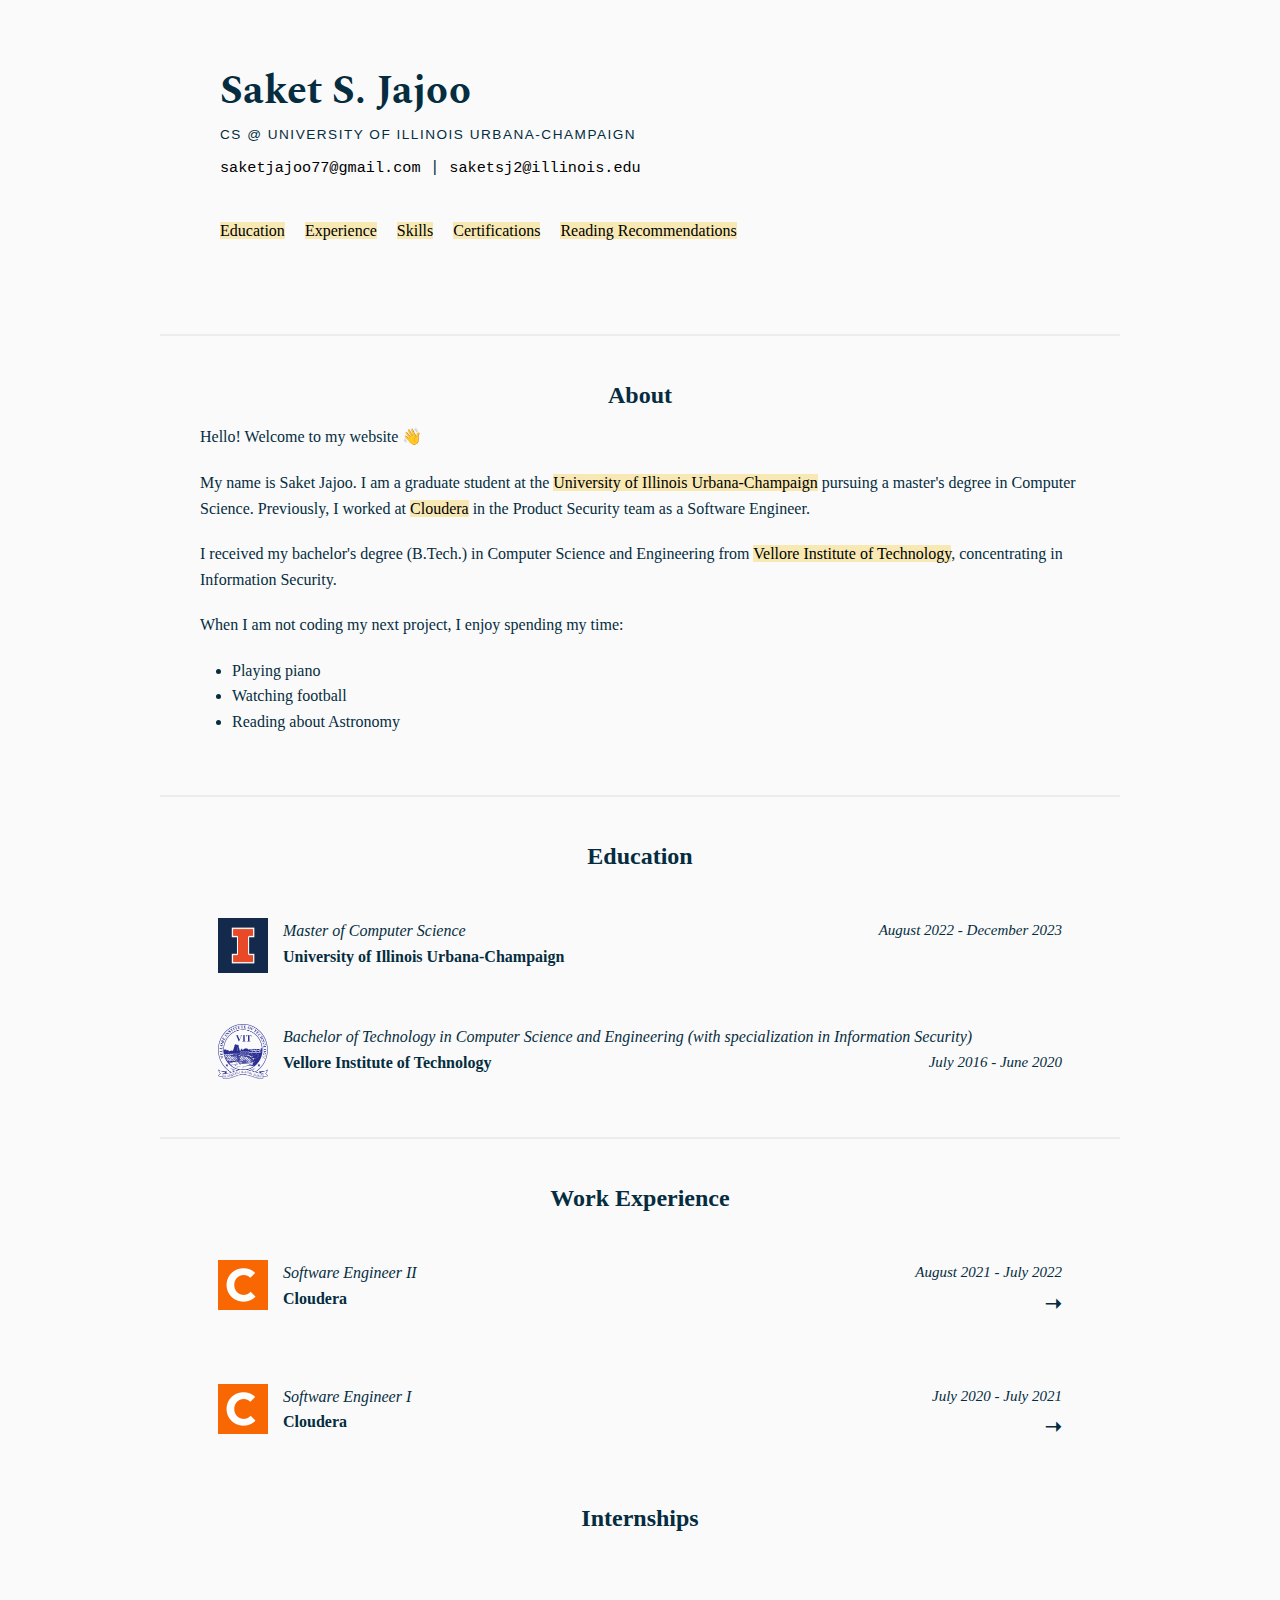
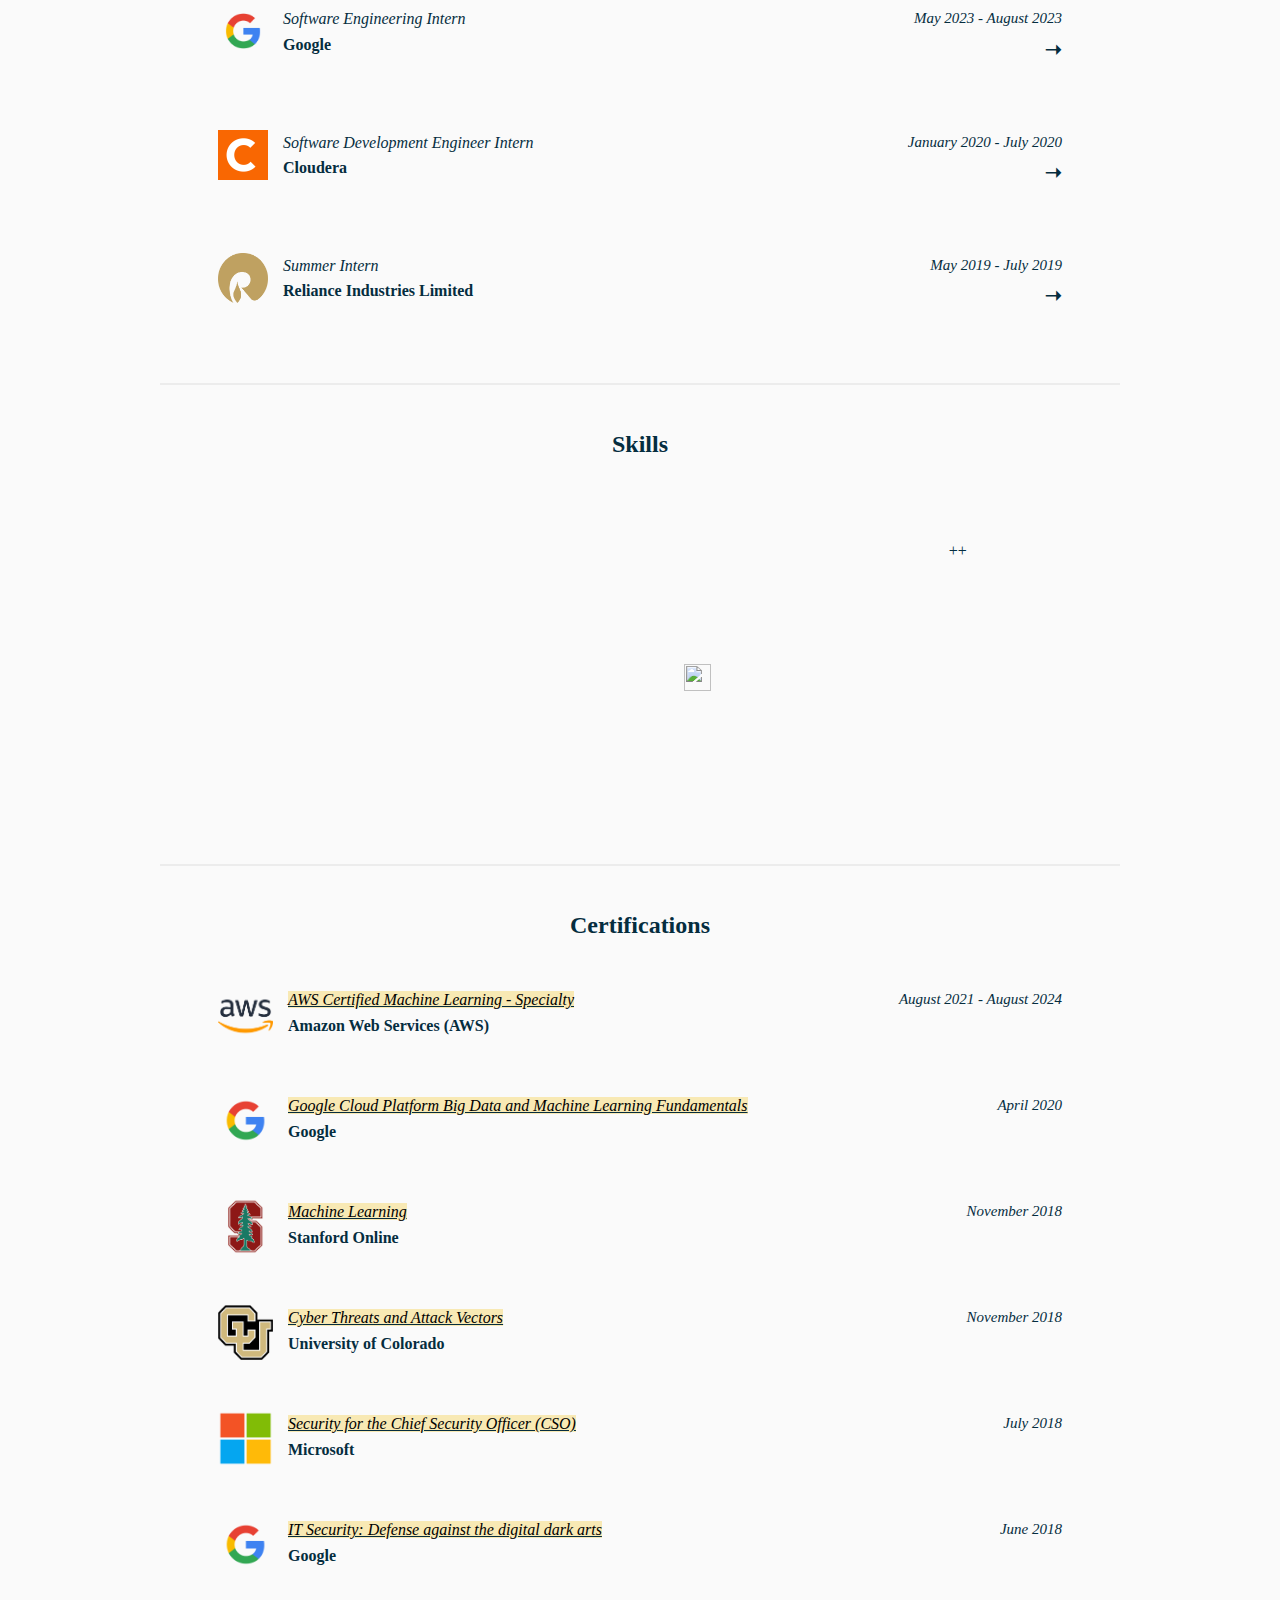
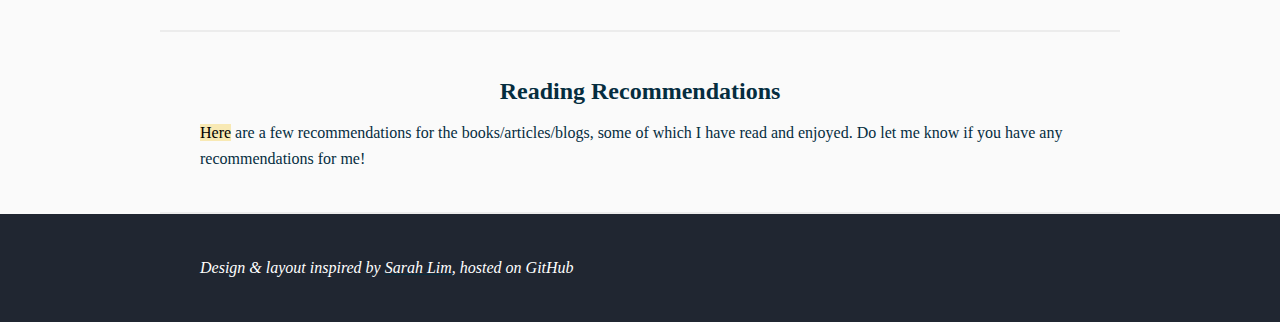
==== commit 29c4ab4e: "Minor changes" ====
--- a/index.html
+++ b/index.html
@@ -7,7 +7,7 @@
     <meta name="viewport" content="width=device-width, initial-scale=1.0">
 
     <meta name="author" content="Saket Jajoo" />
-    <meta name="keywords" content="Saket Jajoo, Resume, Backend Developer, CV, Algorithms, MySQL, OOP, Computer Vision, Machine Learning, Cyber Security, Information Security, DevOps" />
+    <meta name="keywords" content="Saket Jajoo, Resume, Backend Developer, Storage and Distributed Systems, Microservices, Cloud Computing, Computer Networks, Algorithms, Computer Vision, Machine Learning, Product Security, Information Security, DevOps, DevSecOps" />
     <meta name="robots" content="index" />
 	  <meta name="revisit-after" content="14 days" />
 
@@ -131,7 +131,7 @@
               <button class="collapsible">
                 <div>
                     <img src="static/imgs/cloudera.png" height="50" width="50" align="left" style="margin-right: 15px;" />
-                    <span class="emphasized">Software Development Engineer II</span>
+                    <span class="emphasized">Software Engineer II</span>
                     <span class="dates"> August 2021 - July 2022 </span>
                     <br>
                     <strong>Cloudera</strong>
@@ -139,16 +139,16 @@
                 <span class="arrow" style="background: transparent; float: right; font-weight: bold; font-size: 20px; margin-top:-25px; transition: 0.2s ease-in;">&#10141;</span>
               </button>
                 <div class="content">
-                    <p>Developed and maintained a containerized "platform-security" API to streamline scan result retrieval from various security tools that helped expedite vulnerability resolution for engineering teams. Built a dashboard leveraging the API to visualize the security posture of all the products across the entire Engineering org.<br>
+                    <p>Worked in the Product Security team to develop and maintain a containerized API to streamline scan result retrieval from various security tools that helped expedite vulnerability resolution for engineering teams. Built a dashboard leveraging the API to visualize the security posture of all the products across the entire Engineering org.<br>
                     <u>Tech Stack</u>: Python (Flask), Docker, Helm, Kubernetes (RedHat Openshift), HTML, CSS, JavaScript.</p>
                     
-                    <p>Led vulnerability triage and remediation efforts by employing proactive and reactive strategies, selecting optimal tooling, and writing scripts to convert scan reports into managed actionable items using Python, Shell Scripting, AWS services (IAM, S3, Route53, SecretsManager, ECR, EKS), Docker, Kubernetes, and Helm.</p>
+                    <p>Led the vulnerability triage and remediation efforts by employing proactive strategies, selecting optimal tooling for security scans, and converting the scan results into fully managed actionable items using Python and Shell Scripting, and deployed on AWS (IAM, S3, Route53, SecretsManager, ECR, EKS) via Kubernetes and Helm.</p>
                     
-                    <p>Collaborated with the product engineering teams to provide in-depth knowledge and analysis of vulnerabilities and their impacts on their products and services.</p>
+                    <p>Collaborated with the engineering teams to provide in-depth analysis of security vulnerabilities and their impacts on their products and services.</p>
 
                     <p>Coordinated and administered the external penetration testing for various Cloudera products.</p>
                     
-                    <p>Worked on writing code to engineer a SecOps stack in AWS GovCloud (required for FedRAMP).</p>
+                    <p>Worked on writing code to build a SecOps stack in AWS GovCloud (required for FedRAMP).</p>
                     
                     <p>Other responsibilities include peer code reviewing, handling customer requests and escalations, working on-call to monitor the SIEM and SOAR tools for any suspicious alerts, and mentoring an intern to help her complete the 6-month internship project.</p>
 
@@ -158,7 +158,7 @@
               <button class="collapsible">
                 <div>
                     <img src="static/imgs/cloudera.png" height="50" width="50" align="left" style="margin-right: 15px;" />
-                    <span class="emphasized">Software Development Engineer I</span>
+                    <span class="emphasized">Software Engineer I</span>
                     <span class="dates"> July 2020 - July 2021 </span>
                     <br>
                     <strong>Cloudera</strong>
@@ -166,7 +166,7 @@
                <span class="arrow" style="background: transparent; float: right; font-weight: bold; font-size: 20px; margin-top:-25px; transition: 0.2s ease-in;">&#10141;</span>
               </button>
                 <div class="content">
-                <p>Automated security scans via Jenkins for diverse tools (Nessus, Fortify, OWASP Dependency-Check, TLS Check), to enforce DevSecOps and the 'Shift-Left' approach. Engineered nightly jobs to store the scan results in HDFS, ensuring SQL querying via Apache Hue for seamless accessibility.</p>
+                <p>Automated security scans via Jenkins for diverse tools (Nessus, Fortify, OWASP Dependency-Check, TLS Check), to enforce DevSecOps and the 'Shift-Left' approach. Configured nightly jobs to store scan results in HDFS, ensuring SQL querying via Apache Hue for seamless accessibility.</p>
 
                 <p>Integrated Software Bill of Materials (SBOM) and Dependency Tree generation into CI/CD builds to enable comprehensive tracking of 3rd party libraries which facilitated <a href="https://github.com/saketjajoo/Dependency-Analyzer">correlation</a> of security scan results with SBOM, pinpointing vulnerable libraries and their sources accurately.</p>
                 </div>
@@ -189,7 +189,7 @@
                 <div class="content">
                 <p>Interned with <a href="https://cloud.google.com/stackdriver/docs/managed-prometheus">Google's Managed Prometheus</a> (GMP) team to build and deploy a containerized application on GKE to benchmark Prometheus. This helped compare the performance of Prometheus across releases, understand how an incoming code change might impact its resource usage and identify any performance bottlenecks. The benchmark results were published via Google Cloud Monitoring.</p>
                 <p>Made valuable open-source contributions throughout the duration of the internship.</p>
-                <p><a href="https://github.com/GoogleCloudPlatform/prometheus-test-infra">Project</a>  |  <a href="https://github.com/prometheus/test-infra/commits?author=saketjajoo">OSS Prombench Contribution</a>  |  <a href="https://github.com/GoogleCloudPlatform/prometheus/commits?author=saketjajoo">OSS Prometheus Contribution</a>
+                <p><a href="https://github.com/GoogleCloudPlatform/prometheus-test-infra">Project</a>  |  <a href="https://github.com/prometheus/test-infra/commits?author=saketjajoo">OSS Prombench Contribution</a>  |  <a href="https://github.com/GoogleCloudPlatform/prometheus/commits/release-2.35.0-gmp?author=saketjajoo">GMP Prometheus Contribution</a>
                 </p>
                 </div>
               
@@ -302,7 +302,7 @@
           <section id="recommendations" class="recommendations">
             <div class="container">
               <h2 class="section-title">Reading Recommendations</h2>
-              <a href="https://saketjajoo77.notion.site/Reading-List-a7361a30a0eb4faea04fd0f47ce14209">Here</a> are a few recommdations for the books/articles/blogs, some of which I have read and enjoyed. Do let me know if you have any recommendations for me!
+              <a href="https://saketjajoo77.notion.site/Reading-List-a7361a30a0eb4faea04fd0f47ce14209">Here</a> are a few recommendations for the books/articles/blogs, some of which I have read and enjoyed. Do let me know if you have any recommendations for me!
             </div>
           </section>
 
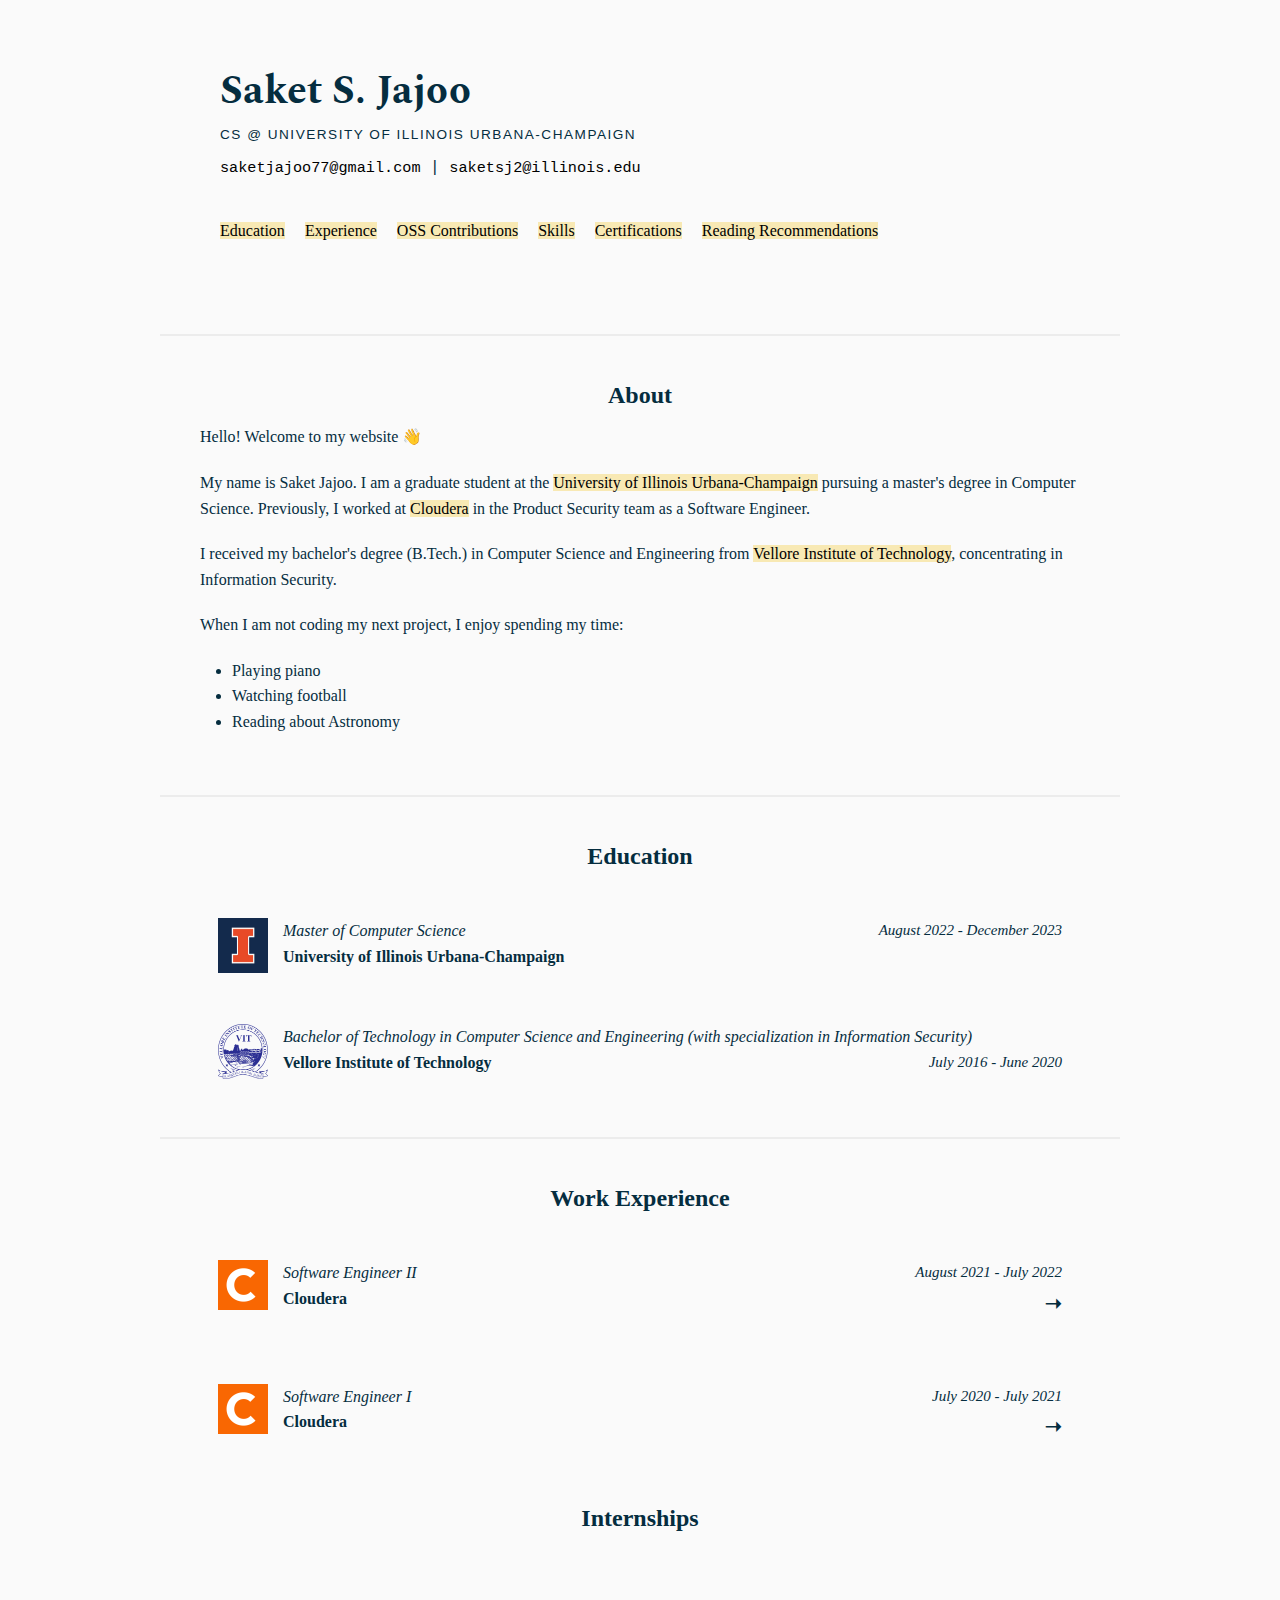
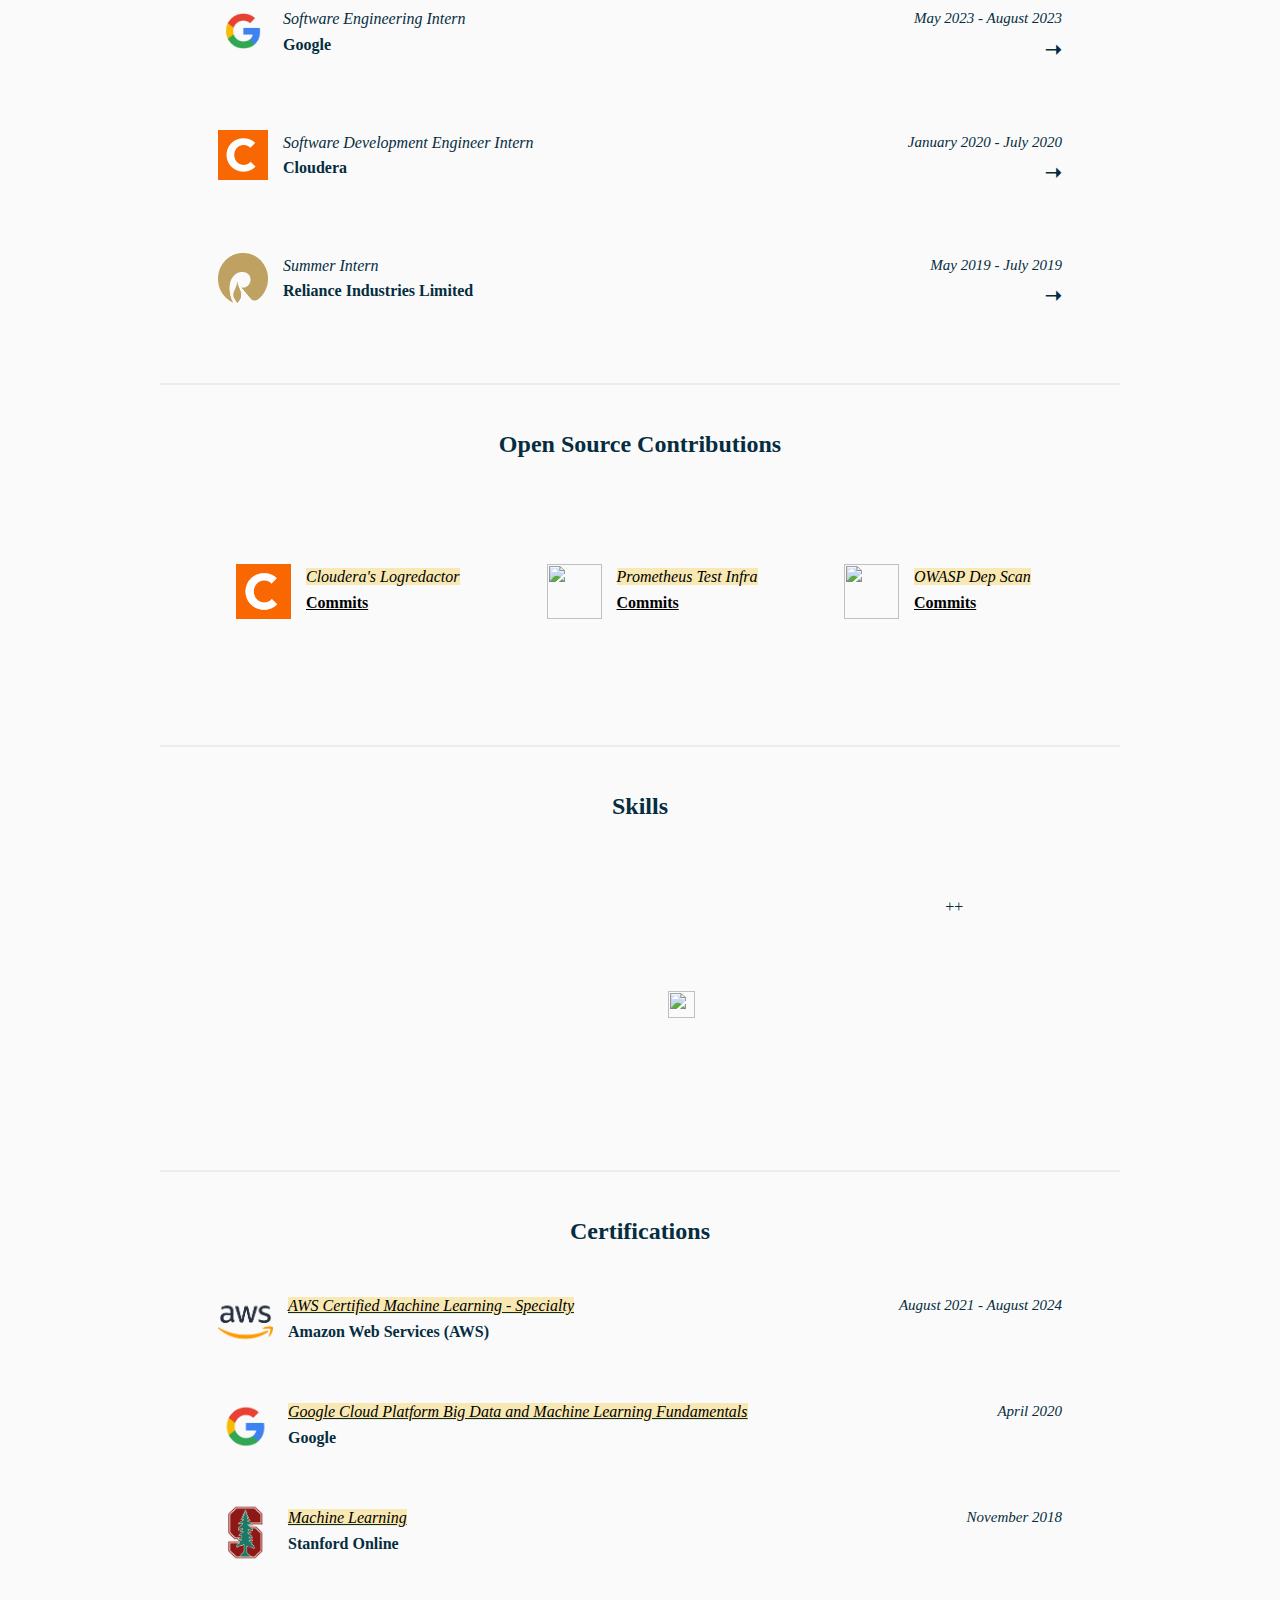
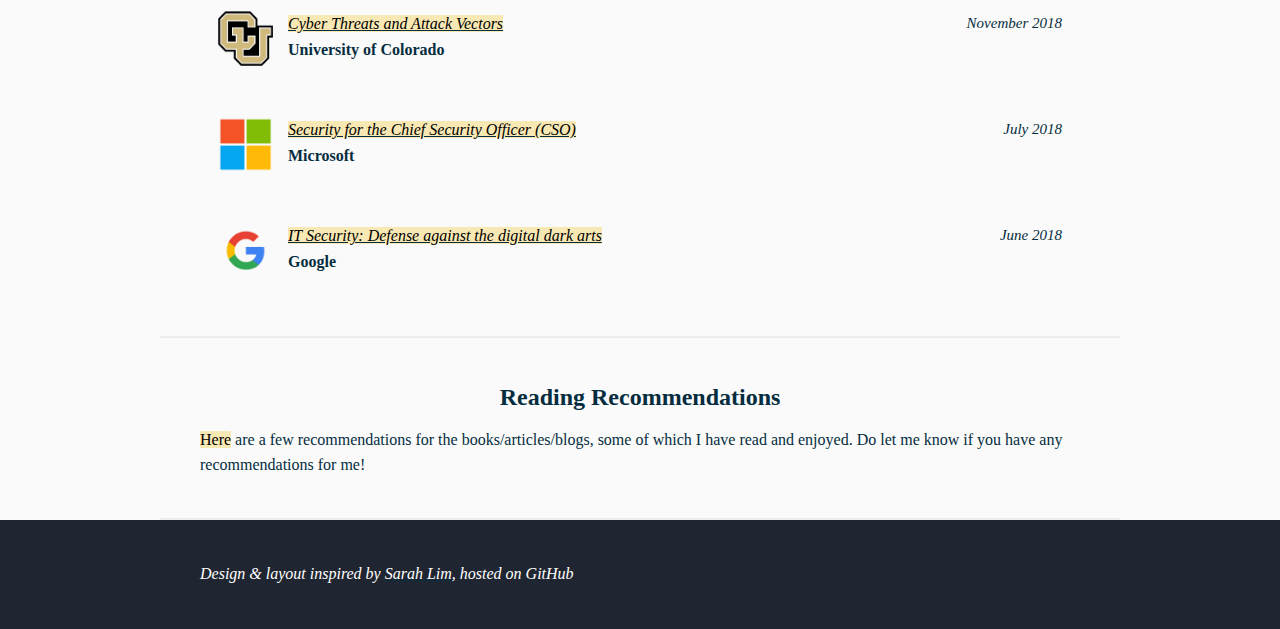
==== commit f0f6d8ee: "Adding OSS Contributions to the website" ====
--- a/index.html
+++ b/index.html
@@ -7,7 +7,7 @@
     <meta name="viewport" content="width=device-width, initial-scale=1.0">
 
     <meta name="author" content="Saket Jajoo" />
-    <meta name="keywords" content="Saket Jajoo, Resume, Backend Developer, Storage and Distributed Systems, Microservices, Cloud Computing, Computer Networks, Algorithms, Computer Vision, Machine Learning, Product Security, Information Security, DevOps, DevSecOps" />
+    <meta name="keywords" content="Saket Jajoo, Resume, Software Engineer, Backend Developer, Storage and Distributed Systems, Microservices, Cloud Computing, Computer Networks, Algorithms, Computer Vision, Machine Learning, Product Security, Information Security, DevOps, DevSecOps" />
     <meta name="robots" content="index" />
 	  <meta name="revisit-after" content="14 days" />
 
@@ -57,6 +57,7 @@
             <ul class="header__nav list-unstyled list-inline">
               <li><a data-scroll="data-scroll" href="#education">Education</a></li>
               <li><a data-scroll="data-scroll" href="#experience">Experience</a></li>
+              <li><a data-scroll="data-scroll" href="#osscontributions">OSS Contributions</a></li>
               <li><a data-scroll="data-scroll" href="#skills">Skills</a></li>
               <li><a data-scroll="data-scroll" href="#certifications">Certifications</a></li>
               <li><a data-scroll="data-scroll" href="#recommendations">Reading Recommendations</a></li>
@@ -189,7 +190,7 @@
                 <div class="content">
                 <p>Interned with <a href="https://cloud.google.com/stackdriver/docs/managed-prometheus">Google's Managed Prometheus</a> (GMP) team to build and deploy a containerized application on GKE to benchmark Prometheus. This helped compare the performance of Prometheus across releases, understand how an incoming code change might impact its resource usage and identify any performance bottlenecks. The benchmark results were published via Google Cloud Monitoring.</p>
                 <p>Made valuable open-source contributions throughout the duration of the internship.</p>
-                <p><a href="https://github.com/GoogleCloudPlatform/prometheus-test-infra">Project</a>  |  <a href="https://github.com/prometheus/test-infra/commits?author=saketjajoo">OSS Prombench Contribution</a>  |  <a href="https://github.com/GoogleCloudPlatform/prometheus/commits/release-2.35.0-gmp?author=saketjajoo">GMP Prometheus Contribution</a>
+                <p><a href="https://github.com/GoogleCloudPlatform/prometheus-test-infra">Project</a>  |  <a href="https://github.com/prometheus/test-infra/commits?author=saketjajoo">OSS Prombench Contribution</a>  |  <a href="https://github.com/GoogleCloudPlatform/prometheus/commits/archive-2.35.0-gmp?author=saketjajoo">GMP Prometheus Contribution</a>
                 </p>
                 </div>
               
@@ -222,6 +223,13 @@
                 <p>Created a visualization framework for process mining and its deviation using d3 js.</p>
                 </div>
 
+            </div>
+          </section>
+
+          <section id="osscontributions" class="osscontributions">
+            <div class="container">
+              <h2 class="section-title">Open Source Contributions</h2>
+              <table id="oss_table"></table>
             </div>
           </section>
 
@@ -369,7 +377,7 @@
     });
     }
 
-
+    // Skills Table
     document.getElementById('skills_table').innerHTML = '';
 
     var skills = [
@@ -434,36 +442,96 @@
         
     }
 
-    // if (window.innerWidth < 500)
-    // {
-    //   table_size = 2;
-    // }
-
     
-    // for (var i = 0; i < table_size; i++)
-    // {
-    //     var tr = document.createElement('tr');
-    //     for (var j = 0; j < table_size; j++)
-    //     {
-    //       var td = document.createElement('td');
-    //         var _i = document.createElement('i');
-    //         _i.className = skills[i*table_size + j][1] + ' fa-2xl'; // fa-2xl is the size of the icon
-    //         if (skills[i*table_size + j].length >= 3)
-    //         {
-    //           if (skills[i*table_size + j][3] == 'append_as_text')
-    //           {
-    //             _i.innerHTML = skills[i*table_size + j][2];
-    //           }
-    //           else if (skills[i*table_size + j][3] == 'img_url')
-    //           {
-    //             _i.innerHTML = '<img src="' + skills[i*table_size + j][2] + '" height="27" width="27" />';
-    //           }
-    //         }
-    //       td.appendChild(_i);
-    //       tr.appendChild(td);
-    //     }
-    //     document.getElementById('skills_table').appendChild(tr);
-    // }
+    // OSS Contributions Table
+    document.getElementById('oss_table').innerHTML = '';
+
+    var contributions = [
+      {
+        'title': 'Cloudera\'s Logredactor',
+        'repo': 'https://github.com/cloudera/logredactor',
+        'commits': 'https://github.com/cloudera/logredactor/commits?author=saketjajoo',
+        'img': 'static/imgs/cloudera.png'
+      },
+      {
+        'title': 'Prometheus Test Infra',
+        'repo': 'https://github.com/prometheus/test-infra',
+        'commits': 'https://github.com/prometheus/test-infra/commits?author=saketjajoo',
+        'img': 'https://avatars.githubusercontent.com/u/3380462?s=200&v=4'
+      },
+      {
+        'title': 'OWASP Dep Scan',
+        'repo': 'https://github.com/owasp-dep-scan/dep-scan',
+        'commits': 'https://github.com/owasp-dep-scan/dep-scan/commits?author=saketjajoo',
+        'img': 'https://raw.githubusercontent.com/owasp-dep-scan/dep-scan/master/dep-scan.png'
+      }
+    ];
+
+    var total_contributions = contributions.length;
+    
+    table_size = parseInt(Math.sqrt(total_skills));
+    if (window.innerWidth < 600) {
+      table_size = 3;
+    }
+    if (window.innerWidth < 400) {
+      table_size = 2;
+    }
+
+    var tr = null;
+    var prev_row = -1;
+
+    for (var i = 0; i < contributions.length; i++)
+    {
+      var row = parseInt(i / table_size);
+      var col = i % table_size;
+
+      if (row != prev_row)
+      {
+          tr = document.createElement('tr');
+          document.getElementById('oss_table').appendChild(tr);
+          prev_row = row;
+      }
+
+      var td = document.createElement('td');
+          var _btn = document.createElement('button');
+          _btn.className = 'collapsible';
+          _btn.style = 'cursor: default !important';
+            var _div = document.createElement('div');
+              
+            var _img = document.createElement('img');
+              _img.src = contributions[i]['img'];
+              _img.height = '55';
+              _img.width = '55';
+              _img.align = 'left';
+              _img.style = 'margin-right: 15px;';
+              
+              var _span = document.createElement('span');
+              _span.className = 'emphasized';
+                var _a = document.createElement('a');
+                _a.href = contributions[i]['repo'];
+                _a.innerHTML = contributions[i]['title'];
+              _span.appendChild(_a);
+              
+              var _br = document.createElement('br');
+              
+              var _strong = document.createElement('strong');
+                var _a = document.createElement('a');
+                _a.href = contributions[i]['commits'];
+                _a.style = 'background: transparent;text-decoration: underline;';
+                _a.innerHTML = 'Commits';
+              _strong.appendChild(_a);
+            
+            _div.appendChild(_img);
+            _div.appendChild(_span);
+            _div.appendChild(_br);
+            _div.appendChild(_strong);
+          
+          _btn.appendChild(_div);
+        
+        td.appendChild(_btn);
+        tr.appendChild(td);
+    }
+
 </script>
 
 </html>
--- a/static/css/index.css
+++ b/static/css/index.css
@@ -288,7 +288,7 @@
 
 table td
 {
-    padding: 25px;
+    padding: 18px;
     text-align: center;
 }
 
